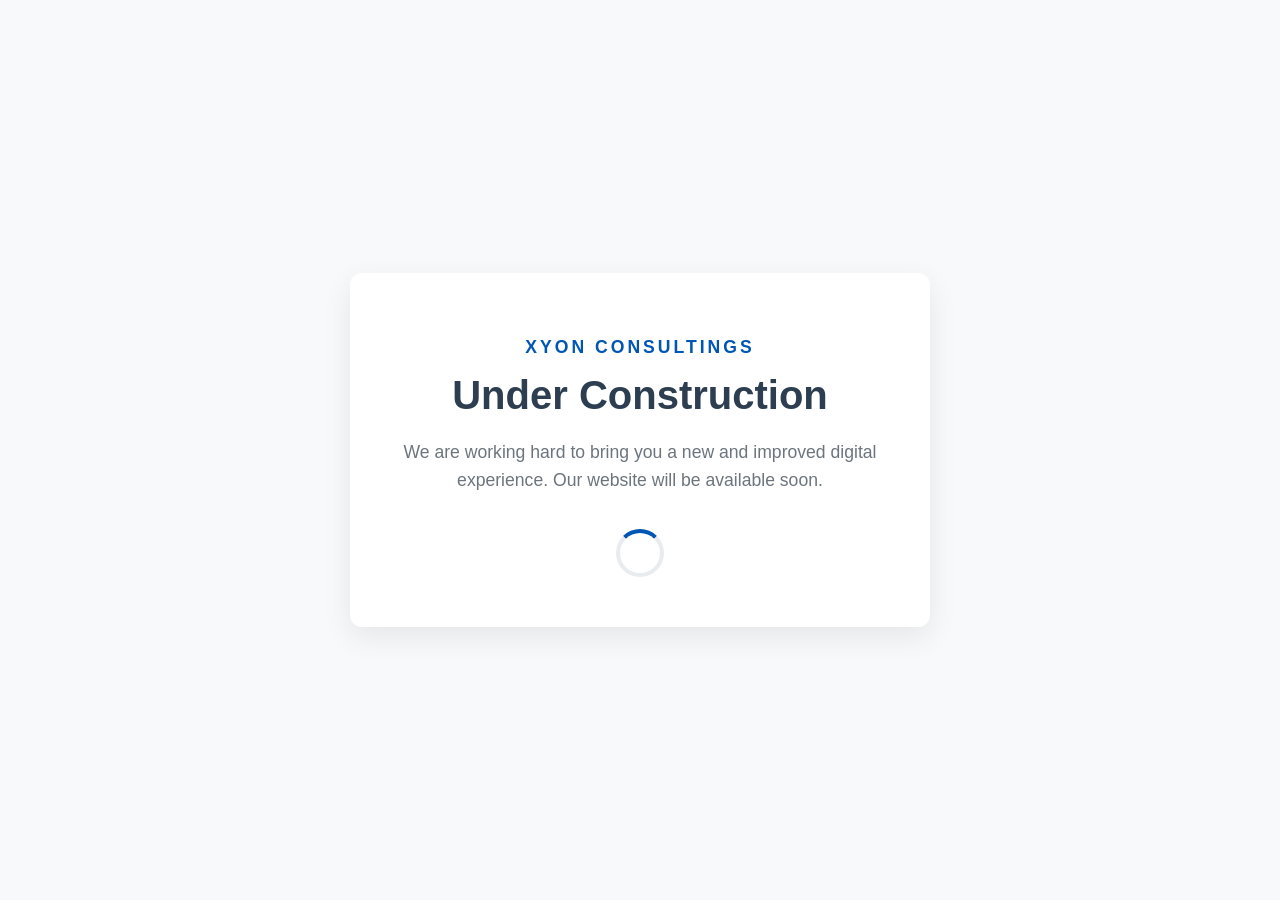
==== index.html @ 1ba9a291 "Rename working.html to index.html" ====
<!DOCTYPE html>
<html lang="en">
<head>
    <meta charset="UTF-8">
    <meta name="viewport" content="width=device-width, initial-scale=1.0">
    <title>Xyon Consultings - Under Construction</title>
    <style>
        body, html { 
            height: 100%; margin: 0; 
            font-family: 'Segoe UI', Tahoma, Geneva, Verdana, sans-serif; 
            background-color: #f8f9fa; color: #333; 
            display: flex; align-items: center; justify-content: center; text-align: center; 
        }
        .container { 
            padding: 50px 40px; background: white; border-radius: 12px; 
            box-shadow: 0 10px 30px rgba(0,0,0,0.08); 
            max-width: 500px; width: 90%; 
        }
        h2 { 
            color: #0056b3; font-size: 1.1em; font-weight: 600; 
            margin-bottom: 15px; text-transform: uppercase; letter-spacing: 3px; 
        }
        h1 { 
            color: #2c3e50; font-size: 2.5em; margin-top: 0; margin-bottom: 20px; 
        }
        p { 
            color: #6c757d; line-height: 1.6; margin-bottom: 35px; font-size: 1.1em;
        }
        .loader { 
            border: 4px solid #e9ecef; border-top: 4px solid #0056b3; 
            border-radius: 50%; width: 40px; height: 40px; 
            animation: spin 1s linear infinite; margin: 0 auto; 
        }
        @keyframes spin { 
            0% { transform: rotate(0deg); } 
            100% { transform: rotate(360deg); } 
        } 
    </style>
</head>
<body>
    <div class="container">
        <h2>Xyon Consultings</h2>
        <h1>Under Construction</h1>
        <p>We are working hard to bring you a new and improved digital experience. Our website will be available soon.</p>
        <div class="loader"></div>
    </div>
</body>
</html>
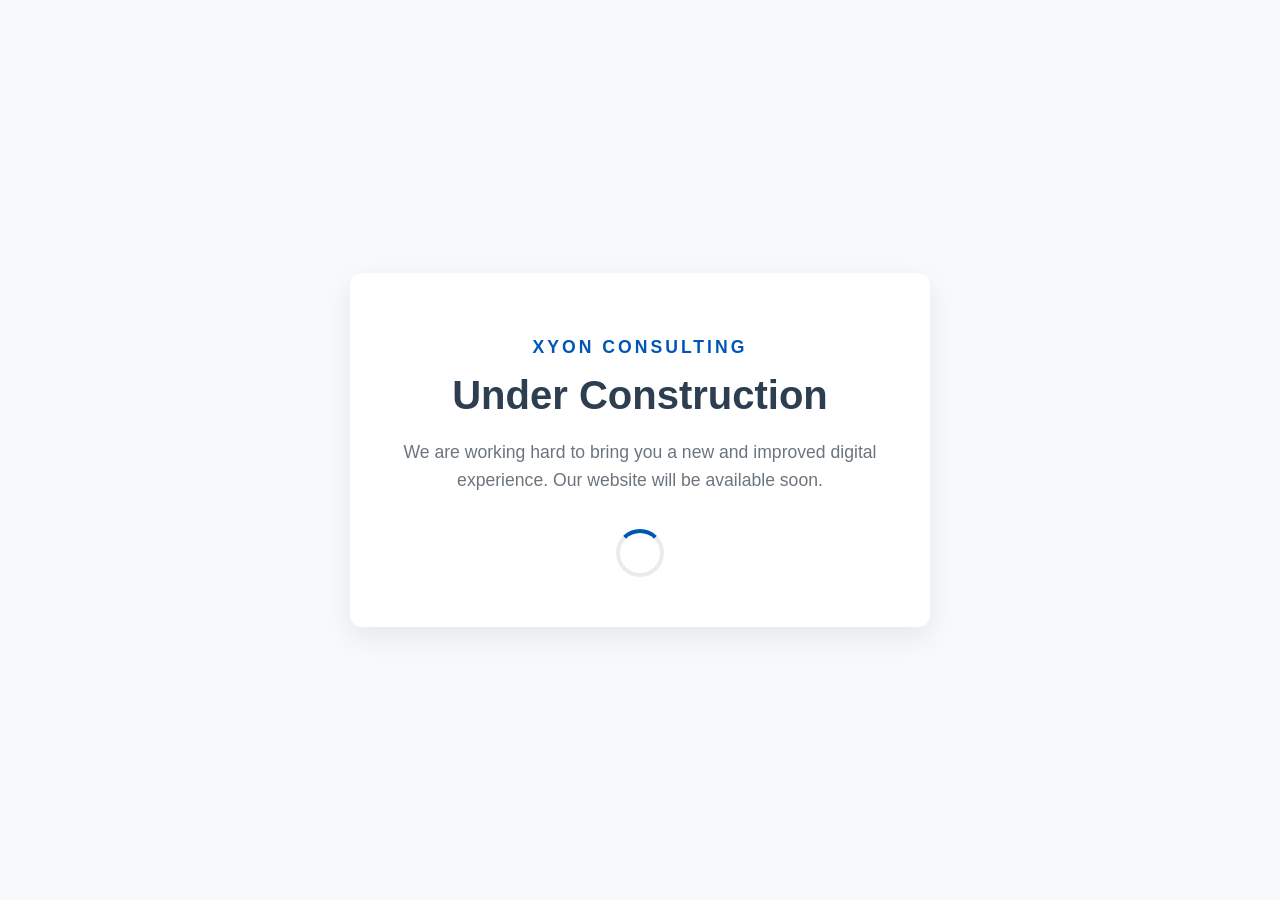
==== commit 198ae9db: "Update index.html" ====
--- a/index.html
+++ b/index.html
@@ -39,7 +39,7 @@
 </head>
 <body>
     <div class="container">
-        <h2>Xyon Consultings</h2>
+        <h2>Xyon Consulting</h2>
         <h1>Under Construction</h1>
         <p>We are working hard to bring you a new and improved digital experience. Our website will be available soon.</p>
         <div class="loader"></div>
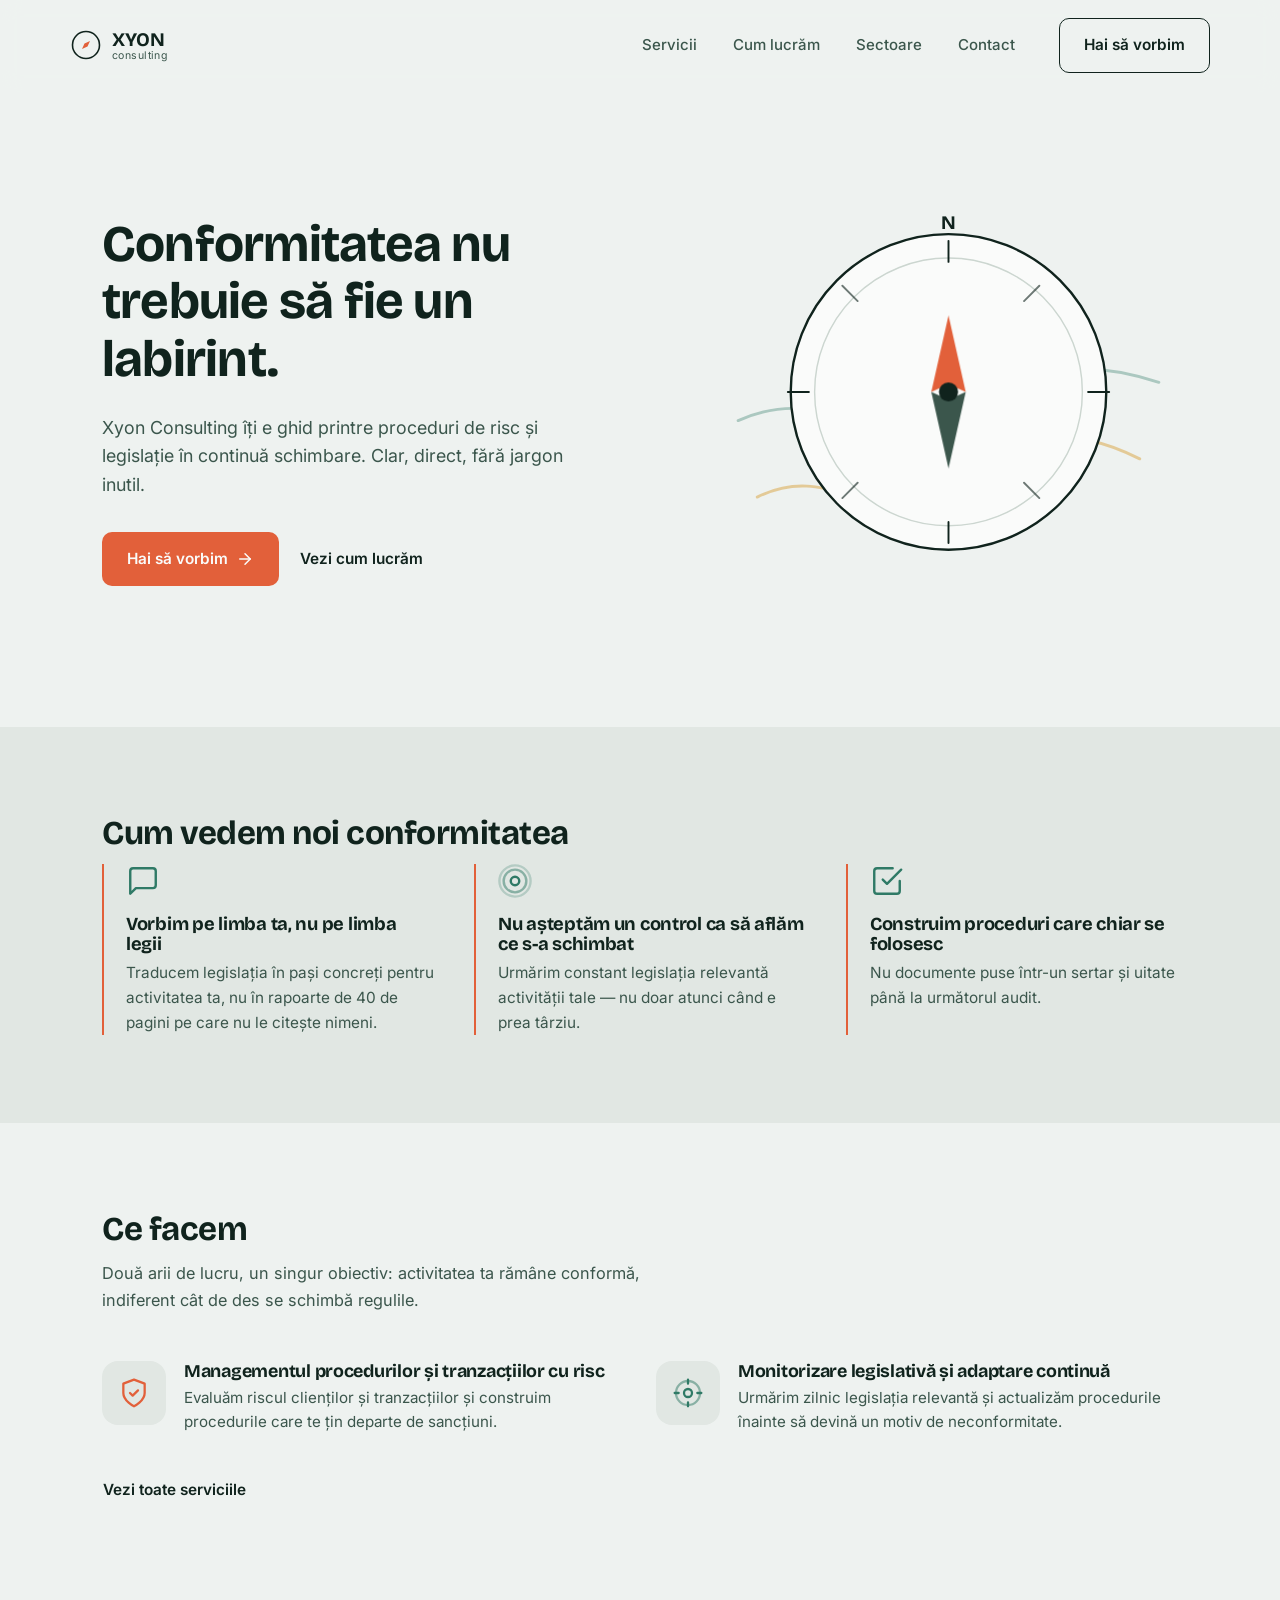
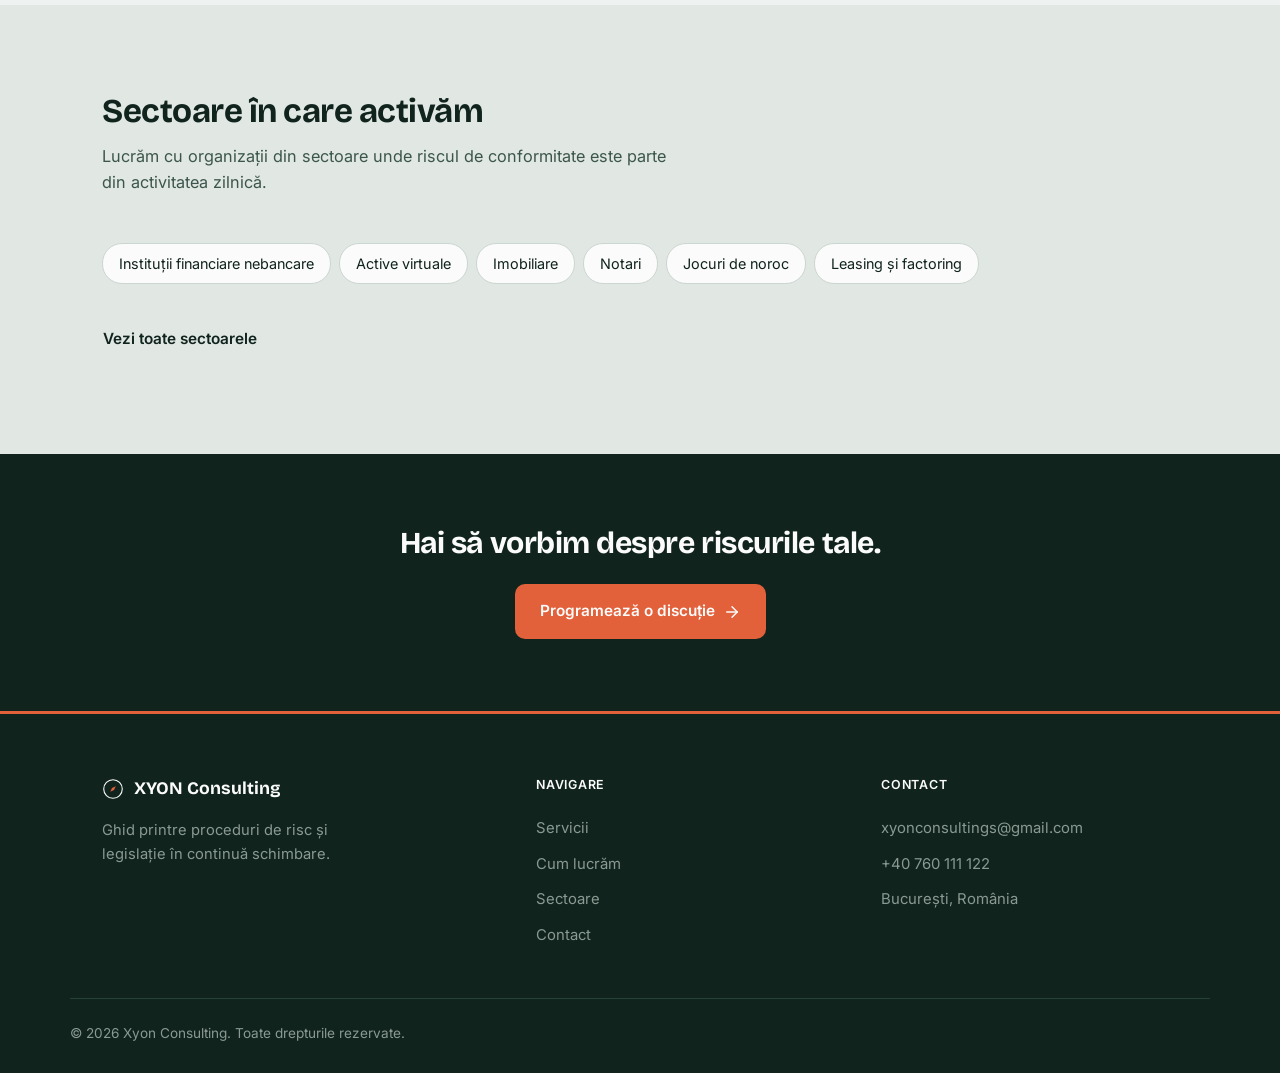
==== commit 02ba2d02: "Add files via upload" ====
--- a/index.html
+++ b/index.html
@@ -1,48 +1,204 @@
-<!DOCTYPE html>
-<html lang="en">
-<head>
-    <meta charset="UTF-8">
-    <meta name="viewport" content="width=device-width, initial-scale=1.0">
-    <title>Xyon Consultings - Under Construction</title>
-    <style>
-        body, html { 
-            height: 100%; margin: 0; 
-            font-family: 'Segoe UI', Tahoma, Geneva, Verdana, sans-serif; 
-            background-color: #f8f9fa; color: #333; 
-            display: flex; align-items: center; justify-content: center; text-align: center; 
-        }
-        .container { 
-            padding: 50px 40px; background: white; border-radius: 12px; 
-            box-shadow: 0 10px 30px rgba(0,0,0,0.08); 
-            max-width: 500px; width: 90%; 
-        }
-        h2 { 
-            color: #0056b3; font-size: 1.1em; font-weight: 600; 
-            margin-bottom: 15px; text-transform: uppercase; letter-spacing: 3px; 
-        }
-        h1 { 
-            color: #2c3e50; font-size: 2.5em; margin-top: 0; margin-bottom: 20px; 
-        }
-        p { 
-            color: #6c757d; line-height: 1.6; margin-bottom: 35px; font-size: 1.1em;
-        }
-        .loader { 
-            border: 4px solid #e9ecef; border-top: 4px solid #0056b3; 
-            border-radius: 50%; width: 40px; height: 40px; 
-            animation: spin 1s linear infinite; margin: 0 auto; 
-        }
-        @keyframes spin { 
-            0% { transform: rotate(0deg); } 
-            100% { transform: rotate(360deg); } 
-        } 
-    </style>
-</head>
-<body>
-    <div class="container">
-        <h2>Xyon Consulting</h2>
-        <h1>Under Construction</h1>
-        <p>We are working hard to bring you a new and improved digital experience. Our website will be available soon.</p>
-        <div class="loader"></div>
-    </div>
-</body>
-</html>
+<!DOCTYPE html>
+<html lang="ro">
+<head>
+<meta charset="UTF-8">
+<meta name="viewport" content="width=device-width, initial-scale=1.0">
+<title>Xyon Consulting — Ghid printre riscuri și reglementări</title>
+<meta name="description" content="Consultanță în managementul procedurilor și tranzacțiilor cu risc și monitorizare legislativă continuă.">
+<link rel="preconnect" href="https://fonts.googleapis.com">
+<link rel="preconnect" href="https://fonts.gstatic.com" crossorigin>
+<link href="https://fonts.googleapis.com/css2?family=Bricolage+Grotesque:wght@400;500;600;700;800&family=Inter:wght@400;500;600;700&display=swap" rel="stylesheet">
+<link rel="stylesheet" href="styles.css">
+</head>
+<body>
+
+<a class="skip-link" href="#main-content">Sari la conținut</a>
+<header class="site-header" id="siteHeader">
+  <div class="wrap header-inner">
+    <a class="wordmark" href="index.html">
+      <svg width="32" height="32" viewBox="0 0 32 32" xmlns="http://www.w3.org/2000/svg" aria-hidden="true">
+        <circle cx="16" cy="16" r="13.5" fill="none" stroke="currentColor" stroke-width="1.6"/>
+        <path class="logo-needle" d="M20 12 L14.5 14.5 L12 20 L17.5 17.5 Z" fill="#E2603A"/>
+      </svg>
+      <span class="wordmark-text">XYON<span>consulting</span></span>
+    </a>
+    <div class="nav-wrap">
+      <nav class="site-nav" aria-label="Navigare principală">
+        <a href="servicii.html">Servicii</a>
+        <a href="cum-lucram.html">Cum lucrăm</a>
+        <a href="sectoare.html">Sectoare</a>
+        <a href="contact.html">Contact</a>
+      </nav>
+      <a class="btn btn-outline nav-cta" href="contact.html">Hai să vorbim</a>
+    </div>
+    <button class="menu-toggle" id="menuToggle" aria-label="Deschide meniul" aria-expanded="false"><span></span></button>
+  </div>
+</header>
+
+<div class="mobile-overlay" id="mobileOverlay">
+  <a href="servicii.html">Servicii</a>
+  <a href="cum-lucram.html">Cum lucrăm</a>
+  <a href="sectoare.html">Sectoare</a>
+  <a href="contact.html">Contact</a>
+  <a class="btn btn-primary" href="contact.html">
+    Hai să vorbim
+    <svg class="btn-icon" width="18" height="18" viewBox="0 0 24 24" fill="none" stroke="currentColor" stroke-width="2" stroke-linecap="round" stroke-linejoin="round" aria-hidden="true"><line x1="5" y1="12" x2="19" y2="12"/><polyline points="12 5 19 12 12 19"/></svg>
+  </a>
+</div>
+<main id="main-content">
+
+  <section class="hero" id="top">
+    <div class="wrap hero-grid">
+      <div class="hero-copy">
+        <h1>Conformitatea nu trebuie să fie un labirint.</h1>
+        <p class="hero-lead">Xyon Consulting îți e ghid printre proceduri de risc și legislație în continuă schimbare. Clar, direct, fără jargon inutil.</p>
+        <div class="hero-actions">
+          <a class="btn btn-primary" href="contact.html">
+            Hai să vorbim
+            <svg class="btn-icon" width="18" height="18" viewBox="0 0 24 24" fill="none" stroke="currentColor" stroke-width="2" stroke-linecap="round" stroke-linejoin="round" aria-hidden="true"><line x1="5" y1="12" x2="19" y2="12"/><polyline points="12 5 19 12 12 19"/></svg>
+          </a>
+          <a class="btn btn-text" href="cum-lucram.html">Vezi cum lucrăm</a>
+        </div>
+      </div>
+
+      <div class="hero-art" aria-hidden="true">
+        <svg viewBox="0 0 480 480" xmlns="http://www.w3.org/2000/svg">
+          <path d="M40,340 C120,300 160,380 240,330 S360,260 440,300" fill="none" stroke="#D9A441" stroke-width="3" stroke-linecap="round" opacity="0.5"/>
+          <path d="M20,260 C110,220 150,290 230,250 S370,190 460,220" fill="none" stroke="#2F7A66" stroke-width="3" stroke-linecap="round" opacity="0.35"/>
+          <circle cx="240" cy="230" r="165" fill="#FAFBFA" stroke="#10231D" stroke-width="2.5"/>
+          <circle cx="240" cy="230" r="140" fill="none" stroke="#CCD6D0" stroke-width="1.5"/>
+          <g stroke="#10231D" stroke-width="2" stroke-linecap="round">
+            <line x1="240" y1="72" x2="240" y2="94"/>
+            <line x1="240" y1="366" x2="240" y2="388"/>
+            <line x1="72" y1="230" x2="94" y2="230"/>
+            <line x1="386" y1="230" x2="408" y2="230"/>
+            <line x1="129" y1="119" x2="145" y2="135" opacity="0.6"/>
+            <line x1="335" y1="119" x2="319" y2="135" opacity="0.6"/>
+            <line x1="129" y1="341" x2="145" y2="325" opacity="0.6"/>
+            <line x1="335" y1="341" x2="319" y2="325" opacity="0.6"/>
+          </g>
+          <text x="240" y="60" text-anchor="middle" font-family="Bricolage Grotesque, sans-serif" font-weight="700" font-size="20" fill="#10231D">N</text>
+          <g id="needle">
+            <path d="M240,150 L222,230 L240,222 L258,230 Z" fill="#E2603A"/>
+            <path d="M240,310 L222,230 L240,238 L258,230 Z" fill="#3B564C"/>
+            <circle cx="240" cy="230" r="10" fill="#10231D"/>
+          </g>
+        </svg>
+      </div>
+    </div>
+  </section>
+
+  <section class="manifesto">
+    <div class="wrap">
+      <h2>Cum vedem noi conformitatea</h2>
+      <div class="manifesto-grid">
+        <div class="manifesto-item">
+          <svg width="34" height="34" viewBox="0 0 24 24" fill="none" stroke="currentColor" stroke-width="1.7" stroke-linecap="round" stroke-linejoin="round" aria-hidden="true"><path d="M21 15a2 2 0 0 1-2 2H7l-4 4V5a2 2 0 0 1 2-2h14a2 2 0 0 1 2 2z"/></svg>
+          <h3>Vorbim pe limba ta, nu pe limba legii</h3>
+          <p>Traducem legislația în pași concreți pentru activitatea ta, nu în rapoarte de 40 de pagini pe care nu le citește nimeni.</p>
+        </div>
+        <div class="manifesto-item">
+          <svg width="34" height="34" viewBox="0 0 24 24" fill="none" stroke="currentColor" stroke-width="1.7" stroke-linecap="round" stroke-linejoin="round" aria-hidden="true"><circle cx="12" cy="12" r="3"/><circle cx="12" cy="12" r="8" opacity="0.5"/><circle cx="12" cy="12" r="11" opacity="0.25"/></svg>
+          <h3>Nu așteptăm un control ca să aflăm ce s-a schimbat</h3>
+          <p>Urmărim constant legislația relevantă activității tale — nu doar atunci când e prea târziu.</p>
+        </div>
+        <div class="manifesto-item">
+          <svg width="34" height="34" viewBox="0 0 24 24" fill="none" stroke="currentColor" stroke-width="1.7" stroke-linecap="round" stroke-linejoin="round" aria-hidden="true"><path d="M9 11l3 3L22 4"/><path d="M21 12v7a2 2 0 0 1-2 2H5a2 2 0 0 1-2-2V5a2 2 0 0 1 2-2h11"/></svg>
+          <h3>Construim proceduri care chiar se folosesc</h3>
+          <p>Nu documente puse într-un sertar și uitate până la următorul audit.</p>
+        </div>
+      </div>
+    </div>
+  </section>
+
+  <section>
+    <div class="wrap">
+      <h2>Ce facem</h2>
+      <p class="section-lead">Două arii de lucru, un singur obiectiv: activitatea ta rămâne conformă, indiferent cât de des se schimbă regulile.</p>
+      <div class="teaser-grid">
+        <div class="teaser-item">
+          <div class="service-icon-tile"><svg width="32" height="32" viewBox="0 0 24 24" fill="none" stroke="#E2603A" stroke-width="1.7" stroke-linecap="round" stroke-linejoin="round" aria-hidden="true"><path d="M12 22s8-4 8-10V5l-8-3-8 3v7c0 6 8 10 8 10z"/><path d="M9 12l2 2 4-4"/></svg></div>
+          <div>
+            <h3>Managementul procedurilor și tranzacțiilor cu risc</h3>
+            <p>Evaluăm riscul clienților și tranzacțiilor și construim procedurile care te țin departe de sancțiuni.</p>
+          </div>
+        </div>
+        <div class="teaser-item">
+          <div class="service-icon-tile"><svg width="32" height="32" viewBox="0 0 24 24" fill="none" stroke="#2F7A66" stroke-width="1.7" stroke-linecap="round" stroke-linejoin="round" aria-hidden="true"><circle cx="12" cy="12" r="3"/><path d="M12 2v3M12 19v3M2 12h3M19 12h3"/><circle cx="12" cy="12" r="9" opacity="0.5"/></svg></div>
+          <div>
+            <h3>Monitorizare legislativă și adaptare continuă</h3>
+            <p>Urmărim zilnic legislația relevantă și actualizăm procedurile înainte să devină un motiv de neconformitate.</p>
+          </div>
+        </div>
+      </div>
+      <a class="btn btn-text" href="servicii.html">Vezi toate serviciile</a>
+    </div>
+  </section>
+
+  <section style="background:var(--paper-deep);">
+    <div class="wrap">
+      <h2>Sectoare în care activăm</h2>
+      <p class="section-lead">Lucrăm cu organizații din sectoare unde riscul de conformitate este parte din activitatea zilnică.</p>
+      <div class="sector-inline">
+        <span>Instituții financiare nebancare</span>
+        <span>Active virtuale</span>
+        <span>Imobiliare</span>
+        <span>Notari</span>
+        <span>Jocuri de noroc</span>
+        <span>Leasing și factoring</span>
+      </div>
+      <a class="btn btn-text" href="sectoare.html">Vezi toate sectoarele</a>
+    </div>
+  </section>
+
+  <section class="mini-cta">
+    <div class="wrap">
+      <h2>Hai să vorbim despre riscurile tale.</h2>
+      <a class="btn btn-primary" href="contact.html">
+        Programează o discuție
+        <svg class="btn-icon" width="18" height="18" viewBox="0 0 24 24" fill="none" stroke="currentColor" stroke-width="2" stroke-linecap="round" stroke-linejoin="round" aria-hidden="true"><line x1="5" y1="12" x2="19" y2="12"/><polyline points="12 5 19 12 12 19"/></svg>
+      </a>
+    </div>
+  </section>
+
+</main>
+<footer class="site-footer">
+  <div class="wrap footer-grid">
+    <div>
+      <a class="footer-brand" href="index.html">
+        <svg width="22" height="22" viewBox="0 0 32 32" xmlns="http://www.w3.org/2000/svg" aria-hidden="true">
+          <circle cx="16" cy="16" r="13.5" fill="none" stroke="currentColor" stroke-width="1.6"/>
+          <path class="logo-needle" d="M20 12 L14.5 14.5 L12 20 L17.5 17.5 Z" fill="#E2603A"/>
+        </svg>
+        XYON Consulting
+      </a>
+      <p class="footer-tagline">Ghid printre proceduri de risc și legislație în continuă schimbare.</p>
+    </div>
+    <div class="footer-col">
+      <h4>Navigare</h4>
+      <a href="servicii.html">Servicii</a>
+      <a href="cum-lucram.html">Cum lucrăm</a>
+      <a href="sectoare.html">Sectoare</a>
+      <a href="contact.html">Contact</a>
+    </div>
+    <div class="footer-col">
+      <h4>Contact</h4>
+      <a href="mailto:xyonconsultings@gmail.com">xyonconsultings@gmail.com</a>
+      <a href="tel:+40760111122">+40 760 111 122
+        
+      </a>
+      <span>București, România</span>
+    </div>
+  </div>
+  <div class="wrap footer-bottom">
+    <span>© 2026 Xyon Consulting. Toate drepturile rezervate.</span>
+  </div>
+</footer>
+
+<button class="to-top" id="toTopBtn" aria-label="Înapoi sus">
+  <svg width="18" height="18" viewBox="0 0 24 24" fill="none" stroke="currentColor" stroke-width="2.2" stroke-linecap="round" stroke-linejoin="round" aria-hidden="true"><line x1="12" y1="19" x2="12" y2="5"/><polyline points="5 12 12 5 19 12"/></svg>
+</button>
+
+<script src="script.js"></script>
+</body>
+</html>
--- a/styles.css
+++ b/styles.css
@@ -0,0 +1,370 @@
+:root{
+    --ink:#10231D;
+    --ink-soft:#3B564C;
+    --paper:#EEF2F0;
+    --paper-deep:#E1E7E3;
+    --paper-white:#FAFBFA;
+    --coral:#E2603A;
+    --coral-dark:#C94F2D;
+    --gold:#D9A441;
+    --teal:#2F7A66;
+    --line:#CCD6D0;
+    --line-dark:#264238;
+    --display:"Bricolage Grotesque","Segoe UI",sans-serif;
+    --body:"Inter",-apple-system,"Segoe UI",sans-serif;
+    --maxw:1140px;
+  }
+
+  *{box-sizing:border-box;}
+  html{scroll-behavior:smooth;}
+  body{
+    margin:0;
+    font-family:var(--body);
+    color:var(--ink);
+    background:var(--paper);
+    line-height:1.6;
+    -webkit-font-smoothing:antialiased;
+  }
+  h1,h2,h3{
+    font-family:var(--display);
+    font-weight:700;
+    line-height:1.12;
+    letter-spacing:-.015em;
+    margin:0 0 .5em;
+    color:var(--ink);
+  }
+  p{margin:0 0 1em;}
+  ul,ol{margin:0;padding:0;}
+  a{color:inherit;}
+  svg{display:block;}
+
+  .wrap{max-width:var(--maxw);margin:0 auto;padding:0 32px;}
+
+  a:focus-visible, button:focus-visible, input:focus-visible, textarea:focus-visible{
+    outline:2px solid var(--coral);
+    outline-offset:3px;
+  }
+  .skip-link{
+    position:absolute;left:-999px;top:0;
+    background:var(--ink);color:var(--paper-white);
+    padding:10px 18px;z-index:100;font-size:.9rem;
+  }
+  .skip-link:focus{left:16px;top:16px;}
+
+  /* ---------- header ---------- */
+  .site-header{
+    position:sticky;top:0;z-index:40;
+    background:rgba(238,242,240,.85);
+    backdrop-filter:blur(10px);
+    border-bottom:1px solid rgba(204,214,208,0);
+    transition:box-shadow .3s ease,border-color .3s ease,background .3s ease;
+  }
+  .site-header.scrolled{
+    background:rgba(238,242,240,.96);
+    border-color:var(--line);
+    box-shadow:0 12px 28px -18px rgba(16,35,29,.35);
+  }
+  .header-inner{
+    display:flex;align-items:center;justify-content:space-between;
+    gap:24px;padding:18px 0;
+  }
+  .wordmark{display:flex;align-items:center;gap:10px;text-decoration:none;color:var(--ink);}
+  .wordmark svg{flex:none;}
+  .logo-needle{transform-box:fill-box;transform-origin:center;transition:transform .4s cubic-bezier(.34,1.56,.64,1);}
+  .wordmark:hover .logo-needle{transform:rotate(25deg);}
+  .footer-brand:hover .logo-needle{transform:rotate(25deg);}
+  .wordmark-text{
+    font-family:var(--display);font-weight:700;font-size:1.2rem;
+    display:flex;flex-direction:column;line-height:1.05;
+  }
+  .wordmark-text span{
+    font-family:var(--body);font-weight:400;font-size:.66rem;
+    color:var(--ink-soft);letter-spacing:.04em;text-transform:lowercase;
+  }
+  .nav-wrap{display:flex;align-items:center;gap:28px;}
+  .site-nav{display:flex;gap:4px;}
+  .site-nav a{
+    position:relative;text-decoration:none;font-size:.94rem;font-weight:500;
+    color:var(--ink-soft);padding:9px 16px;border-radius:9px;
+    transition:background .2s ease,color .2s ease;
+  }
+  .site-nav a:hover{color:var(--ink);background:rgba(16,35,29,.06);}
+  .site-nav a.active{color:var(--ink);font-weight:600;background:var(--paper-deep);}
+  .site-nav a.active::after{
+    content:"";position:absolute;left:16px;right:16px;bottom:5px;height:2px;
+    background:var(--coral);border-radius:2px;
+  }
+
+  .btn{
+    display:inline-flex;align-items:center;gap:8px;
+    font-family:var(--body);font-size:.96rem;font-weight:600;
+    text-decoration:none;border-radius:10px;padding:14px 24px;
+    border:1.5px solid transparent;cursor:pointer;
+    transition:background .18s ease,color .18s ease,border-color .18s ease,transform .18s ease,box-shadow .18s ease;
+  }
+  .btn-icon{transition:transform .25s ease;flex:none;}
+  .btn-primary{background:var(--coral);color:var(--paper-white);}
+  .btn-primary:hover{background:var(--coral-dark);transform:translateY(-2px);box-shadow:0 14px 28px -8px rgba(226,96,58,.45);}
+  .btn-primary:hover .btn-icon{transform:translateX(4px);}
+  .btn-primary:active{transform:translateY(0) scale(.97);}
+  .btn-outline{background:transparent;color:var(--ink);border-color:var(--ink);}
+  .btn-outline:hover{background:var(--ink);color:var(--paper-white);transform:translateY(-2px);}
+  .btn-text{
+    background:none;padding:14px 0;color:var(--ink);border-radius:0;
+    position:relative;font-weight:600;
+  }
+  .btn-text::after{
+    content:"";position:absolute;left:0;bottom:10px;width:100%;height:2px;
+    background:var(--teal);transform:scaleX(0);transform-origin:left;transition:transform .25s ease;
+  }
+  .btn-text:hover::after{transform:scaleX(1);}
+  .nav-cta{white-space:nowrap;}
+
+  .menu-toggle{
+    display:none;background:none;border:1.5px solid var(--ink);border-radius:8px;
+    width:42px;height:38px;padding:0;cursor:pointer;position:relative;flex:none;
+    z-index:60;
+  }
+  .menu-toggle span{
+    position:absolute;left:10px;right:10px;top:18px;height:1.5px;background:var(--ink);
+    transition:transform .3s ease,opacity .2s ease;
+  }
+  .menu-toggle span::before, .menu-toggle span::after{
+    content:"";position:absolute;left:0;right:0;height:1.5px;background:var(--ink);
+    transition:transform .3s ease,top .2s ease;
+  }
+  .menu-toggle span::before{top:-6px;}
+  .menu-toggle span::after{top:6px;}
+  .menu-toggle.open span{background:transparent;}
+  .menu-toggle.open span::before{top:0;transform:rotate(45deg);}
+  .menu-toggle.open span::after{top:0;transform:rotate(-45deg);}
+
+  /* ---------- hero ---------- */
+  .hero{padding:80px 0 96px;}
+  .hero-grid{display:grid;grid-template-columns:1.1fr .9fr;gap:56px;align-items:center;}
+  .hero-copy h1{font-size:clamp(2.2rem,4vw,3.2rem);max-width:15ch;}
+  .hero-lead{font-size:1.12rem;color:var(--ink-soft);max-width:44ch;}
+  .hero-actions{display:flex;align-items:center;gap:20px;margin-top:32px;flex-wrap:wrap;}
+  .hero-art{width:100%;max-width:460px;margin:0 auto;}
+
+  #needle{transform-box:fill-box;transform-origin:center;animation:needleSettle 2s cubic-bezier(.22,1,.36,1) 1 both;}
+  @keyframes needleSettle{
+    0%{transform:rotate(-38deg);}
+    38%{transform:rotate(18deg);}
+    62%{transform:rotate(-9deg);}
+    82%{transform:rotate(4deg);}
+    100%{transform:rotate(0deg);}
+  }
+  @media (prefers-reduced-motion:reduce){
+    #needle{animation:none;transform:rotate(0deg);}
+  }
+
+  /* ---------- generic section ---------- */
+  section{padding:88px 0;}
+  section h2{font-size:clamp(1.7rem,2.6vw,2.2rem);margin-bottom:12px;}
+  .section-lead{color:var(--ink-soft);max-width:58ch;margin-bottom:48px;font-size:1.02rem;}
+
+  /* ---------- manifesto ---------- */
+  .manifesto{background:var(--paper-deep);}
+  .manifesto-grid{display:grid;grid-template-columns:repeat(3,1fr);gap:40px;}
+  .manifesto-item{border-left:2px solid var(--coral);padding-left:22px;}
+  .manifesto-item svg{margin-bottom:16px;color:var(--teal);}
+  .manifesto-item h3{font-size:1.15rem;margin-bottom:.35em;}
+  .manifesto-item p{color:var(--ink-soft);font-size:.96rem;margin:0;}
+
+  /* ---------- services ---------- */
+  .service-row{display:grid;grid-template-columns:220px 1fr;gap:48px;align-items:start;padding:48px 0;}
+  .service-row + .service-row{border-top:1px solid var(--line);}
+  .service-row.reverse{grid-template-columns:1fr 220px;}
+  .service-row.reverse .service-icon{order:2;}
+  .service-row.reverse .service-content{order:1;}
+  .service-icon-tile{
+    width:96px;height:96px;border-radius:22px;
+    display:flex;align-items:center;justify-content:center;
+    background:var(--paper-deep);
+  }
+  .service-icon-tile svg{color:var(--coral);}
+  .service-row.reverse .service-icon-tile svg{color:var(--teal);}
+  .service-content h3{font-size:1.5rem;}
+  .service-content p{max-width:60ch;color:var(--ink-soft);}
+  .service-content ul{list-style:none;margin-top:18px;display:grid;gap:11px;max-width:58ch;}
+  .service-content li{padding-left:26px;position:relative;font-size:.97rem;}
+  .service-content li::before{
+    content:"";position:absolute;left:0;top:.5em;width:14px;height:8px;
+    border-left:2px solid var(--teal);border-bottom:2px solid var(--teal);
+    transform:rotate(-45deg);
+  }
+
+  /* ---------- process / path ---------- */
+  .process-path-wrap{margin:8px 0 40px;overflow:visible;}
+  .route-path{fill:none;stroke:var(--teal);stroke-width:3;stroke-linecap:round;}
+  .waypoint circle{fill:var(--paper-white);stroke:var(--coral);stroke-width:2.5;}
+  .waypoint text{font-family:var(--display);font-weight:700;font-size:20px;fill:var(--ink);}
+  .steps-grid{display:grid;grid-template-columns:repeat(4,1fr);gap:32px;}
+  .step-card svg{color:var(--coral);margin-bottom:14px;}
+  .step-card h3{font-size:1.08rem;margin-bottom:.4em;}
+  .step-card p{font-size:.93rem;color:var(--ink-soft);margin:0;}
+
+  /* ---------- sectors ---------- */
+  .sectors{background:var(--paper-deep);}
+  .sector-grid{display:grid;grid-template-columns:repeat(3,1fr);gap:1px;background:var(--line);border:1px solid var(--line);}
+  .sector-item{
+    background:var(--paper-deep);padding:32px 24px;
+    display:flex;flex-direction:column;gap:14px;
+    transition:background .2s ease;
+  }
+  .sector-item:hover{background:var(--paper-white);}
+  .sector-item svg{color:var(--teal);transition:transform .25s ease;}
+  .sector-item:hover svg{transform:translateY(-3px);}
+  .sector-item span{font-weight:600;font-size:.98rem;}
+
+  /* ---------- CTA ---------- */
+  .cta{background:var(--ink);color:var(--paper);}
+  .cta h2{color:var(--paper-white);}
+  .cta-grid{display:grid;grid-template-columns:1fr 1fr;gap:64px;align-items:start;}
+  .cta-copy p{color:#AEBDB5;max-width:42ch;}
+  .cta-contacts{margin-top:28px;display:grid;gap:10px;font-size:.95rem;}
+  .cta-contacts a{text-decoration:none;color:var(--paper-white);border-bottom:1px solid var(--line-dark);padding-bottom:1px;}
+  .cta-contacts a:hover{border-color:var(--coral);}
+
+  .cta-form{display:grid;gap:18px;}
+  .cta-form label{display:grid;gap:8px;font-size:.85rem;color:#AEBDB5;font-weight:500;}
+  .cta-form input, .cta-form textarea{
+    font-family:var(--body);font-size:1rem;
+    background:#152D25;border:1.5px solid var(--line-dark);border-radius:10px;
+    padding:12px 14px;color:var(--paper-white);resize:none;
+  }
+  .cta-form input::placeholder, .cta-form textarea::placeholder{color:#5C7069;}
+  .cta-form input:focus, .cta-form textarea:focus{border-color:var(--coral);outline:none;}
+  .form-note{font-size:.8rem;color:#7C8D86;margin-top:-6px;}
+
+  /* ---------- footer ---------- */
+  .site-footer{position:relative;background:var(--ink);color:#8A9A93;padding-top:64px;font-size:.93rem;}
+  .site-footer::before{
+    content:"";position:absolute;top:0;left:0;right:0;height:3px;
+    background:var(--coral);
+  }
+  .footer-grid{display:grid;grid-template-columns:1.3fr 1fr 1fr;gap:48px;padding-bottom:44px;}
+  .footer-brand{display:flex;align-items:center;gap:10px;color:var(--paper-white);font-family:var(--display);font-weight:700;font-size:1.1rem;width:fit-content;text-decoration:none;}
+  .footer-tagline{margin:16px 0 0;max-width:32ch;color:#8A9A93;font-size:.92rem;}
+  .footer-col h4{
+    margin:0 0 16px;font-size:.78rem;font-weight:600;color:var(--paper-white);
+    text-transform:uppercase;letter-spacing:.06em;
+  }
+  .footer-col a, .footer-col span{
+    display:block;text-decoration:none;color:#8A9A93;padding:6px 0;
+    width:fit-content;position:relative;
+  }
+  .footer-col a::after{
+    content:"";position:absolute;left:0;bottom:2px;width:0;height:1px;
+    background:var(--coral);transition:width .25s ease;
+  }
+  .footer-col a:hover{color:var(--paper-white);}
+  .footer-col a:hover::after{width:100%;}
+  .footer-bottom{
+    display:flex;flex-wrap:wrap;align-items:center;justify-content:space-between;
+    gap:12px;padding:24px 0 28px;border-top:1px solid var(--line-dark);
+    font-size:.85rem;
+  }
+
+  /* ---------- back-compat (referință veche, nu se mai folosește) ---------- */
+  .footer-inner{display:none;}
+  .footer-nav{display:none;}
+
+  /* ---------- meniu mobil (ecran complet) ---------- */
+  .mobile-overlay{
+    position:fixed;inset:0;z-index:50;
+    background:var(--ink);
+    display:flex;flex-direction:column;align-items:center;justify-content:center;
+    gap:8px;
+    opacity:0;visibility:hidden;pointer-events:none;
+    transition:opacity .35s ease,visibility .35s;
+  }
+  .mobile-overlay.open{opacity:1;visibility:visible;pointer-events:auto;}
+  .mobile-overlay a{
+    text-decoration:none;color:var(--paper-white);
+    font-family:var(--display);font-weight:600;font-size:1.7rem;
+    padding:14px 0;opacity:0;transform:translateY(14px);
+    transition:opacity .4s ease,transform .4s ease,color .2s ease;
+  }
+  .mobile-overlay a:hover, .mobile-overlay a.active{color:var(--coral);}
+  .mobile-overlay.open a{opacity:1;transform:translateY(0);}
+  .mobile-overlay.open a:nth-child(1){transition-delay:.05s;}
+  .mobile-overlay.open a:nth-child(2){transition-delay:.11s;}
+  .mobile-overlay.open a:nth-child(3){transition-delay:.17s;}
+  .mobile-overlay.open a:nth-child(4){transition-delay:.23s;}
+  .mobile-overlay .btn{
+    margin-top:20px;opacity:0;transform:translateY(14px);
+    transition:opacity .4s ease .29s,transform .4s ease .29s;
+  }
+  .mobile-overlay.open .btn{opacity:1;transform:translateY(0);}
+  body.menu-open{overflow:hidden;}
+
+  /* ---------- buton "sus" ---------- */
+  .to-top{
+    position:fixed;right:24px;bottom:24px;z-index:30;
+    width:46px;height:46px;border-radius:50%;
+    display:flex;align-items:center;justify-content:center;
+    background:var(--ink);color:var(--paper-white);border:none;cursor:pointer;
+    opacity:0;transform:translateY(10px);pointer-events:none;
+    transition:opacity .25s ease,transform .25s ease,background .2s ease;
+  }
+  .to-top.visible{opacity:1;transform:translateY(0);pointer-events:auto;}
+  .to-top:hover{background:var(--coral);}
+  .to-top svg{transition:transform .2s ease;}
+  .to-top:hover svg{transform:translateY(-2px);}
+
+  /* ---------- responsive ---------- */
+  @media (max-width:900px){
+    .nav-wrap{display:none;}
+    .menu-toggle{display:block;}
+
+    .hero-grid{grid-template-columns:1fr;}
+    .hero-art{max-width:320px;}
+    .manifesto-grid{grid-template-columns:1fr;gap:32px;}
+    .service-row, .service-row.reverse{grid-template-columns:1fr;}
+    .service-row.reverse .service-icon, .service-row.reverse .service-content{order:initial;}
+    .steps-grid{grid-template-columns:1fr 1fr;}
+    .sector-grid{grid-template-columns:1fr 1fr;}
+    .cta-grid{grid-template-columns:1fr;}
+    .footer-grid{grid-template-columns:1fr;gap:36px;}
+  }
+  @media (max-width:560px){
+    .wrap{padding:0 20px;}
+    section{padding:60px 0;}
+    .hero{padding:52px 0 60px;}
+    .steps-grid{grid-template-columns:1fr;}
+    .sector-grid{grid-template-columns:1fr;}
+    .mobile-overlay a{font-size:1.4rem;}
+    .to-top{right:16px;bottom:16px;}
+  }
+
+/* ---------- pagini interioare ---------- */
+.page-hero{padding:64px 0 56px;border-bottom:1px solid var(--line);}
+.page-hero h1{font-size:clamp(2rem,3.4vw,2.6rem);max-width:22ch;}
+.page-hero p{color:var(--ink-soft);max-width:56ch;font-size:1.05rem;margin:0;}
+
+.mini-cta{background:var(--ink);color:var(--paper-white);padding:72px 0;text-align:center;}
+.mini-cta h2{color:var(--paper-white);margin-bottom:24px;font-size:clamp(1.5rem,2.4vw,1.9rem);}
+.mini-cta .btn{justify-content:center;}
+
+.footer-nav{display:flex;gap:24px;flex-wrap:wrap;}
+.footer-nav a{text-decoration:none;color:#AEBDB5;font-size:.88rem;}
+.footer-nav a:hover{color:var(--paper-white);}
+
+/* ---------- teasere pe homepage ---------- */
+.teaser-grid{display:grid;grid-template-columns:repeat(2,1fr);gap:32px;margin-bottom:28px;}
+.teaser-item{display:flex;gap:18px;align-items:flex-start;}
+.teaser-item .service-icon-tile{width:64px;height:64px;border-radius:16px;flex:none;}
+.teaser-item h3{font-size:1.12rem;margin-bottom:.3em;}
+.teaser-item p{color:var(--ink-soft);font-size:.95rem;margin:0;}
+
+.sector-inline{display:flex;flex-wrap:wrap;gap:10px 8px;margin:20px 0 28px;}
+.sector-inline span{
+  font-size:.9rem;padding:8px 16px;border-radius:20px;
+  background:var(--paper-white);border:1px solid var(--line);
+}
+
+@media (max-width:900px){
+  .teaser-grid{grid-template-columns:1fr;}
+}
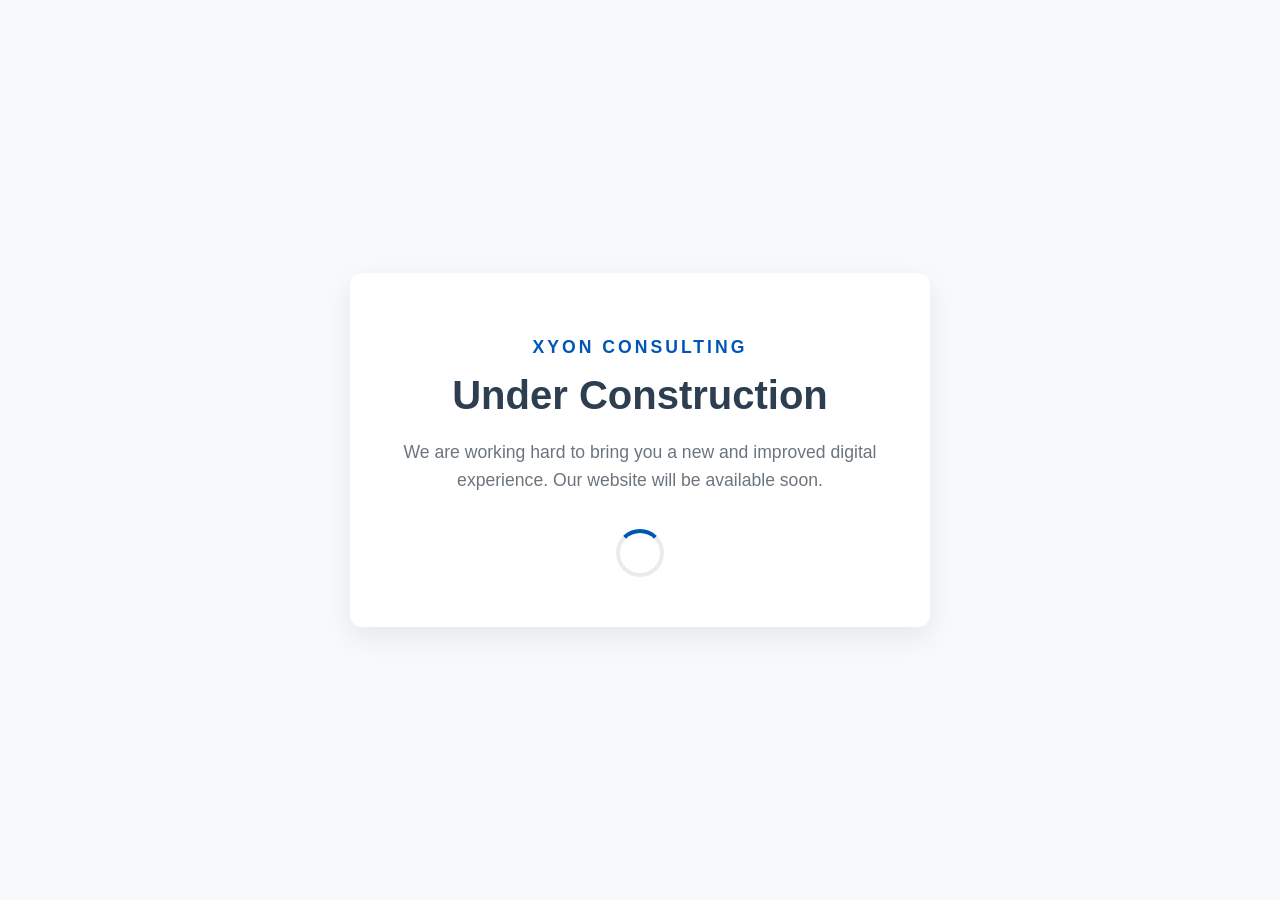
==== commit 19f46459: "Rename working.html to index.html" ====
--- a/index.html
+++ b/index.html
@@ -1,204 +1,48 @@
-<!DOCTYPE html>
-<html lang="ro">
-<head>
-<meta charset="UTF-8">
-<meta name="viewport" content="width=device-width, initial-scale=1.0">
-<title>Xyon Consulting — Ghid printre riscuri și reglementări</title>
-<meta name="description" content="Consultanță în managementul procedurilor și tranzacțiilor cu risc și monitorizare legislativă continuă.">
-<link rel="preconnect" href="https://fonts.googleapis.com">
-<link rel="preconnect" href="https://fonts.gstatic.com" crossorigin>
-<link href="https://fonts.googleapis.com/css2?family=Bricolage+Grotesque:wght@400;500;600;700;800&family=Inter:wght@400;500;600;700&display=swap" rel="stylesheet">
-<link rel="stylesheet" href="styles.css">
-</head>
-<body>
-
-<a class="skip-link" href="#main-content">Sari la conținut</a>
-<header class="site-header" id="siteHeader">
-  <div class="wrap header-inner">
-    <a class="wordmark" href="index.html">
-      <svg width="32" height="32" viewBox="0 0 32 32" xmlns="http://www.w3.org/2000/svg" aria-hidden="true">
-        <circle cx="16" cy="16" r="13.5" fill="none" stroke="currentColor" stroke-width="1.6"/>
-        <path class="logo-needle" d="M20 12 L14.5 14.5 L12 20 L17.5 17.5 Z" fill="#E2603A"/>
-      </svg>
-      <span class="wordmark-text">XYON<span>consulting</span></span>
-    </a>
-    <div class="nav-wrap">
-      <nav class="site-nav" aria-label="Navigare principală">
-        <a href="servicii.html">Servicii</a>
-        <a href="cum-lucram.html">Cum lucrăm</a>
-        <a href="sectoare.html">Sectoare</a>
-        <a href="contact.html">Contact</a>
-      </nav>
-      <a class="btn btn-outline nav-cta" href="contact.html">Hai să vorbim</a>
-    </div>
-    <button class="menu-toggle" id="menuToggle" aria-label="Deschide meniul" aria-expanded="false"><span></span></button>
-  </div>
-</header>
-
-<div class="mobile-overlay" id="mobileOverlay">
-  <a href="servicii.html">Servicii</a>
-  <a href="cum-lucram.html">Cum lucrăm</a>
-  <a href="sectoare.html">Sectoare</a>
-  <a href="contact.html">Contact</a>
-  <a class="btn btn-primary" href="contact.html">
-    Hai să vorbim
-    <svg class="btn-icon" width="18" height="18" viewBox="0 0 24 24" fill="none" stroke="currentColor" stroke-width="2" stroke-linecap="round" stroke-linejoin="round" aria-hidden="true"><line x1="5" y1="12" x2="19" y2="12"/><polyline points="12 5 19 12 12 19"/></svg>
-  </a>
-</div>
-<main id="main-content">
-
-  <section class="hero" id="top">
-    <div class="wrap hero-grid">
-      <div class="hero-copy">
-        <h1>Conformitatea nu trebuie să fie un labirint.</h1>
-        <p class="hero-lead">Xyon Consulting îți e ghid printre proceduri de risc și legislație în continuă schimbare. Clar, direct, fără jargon inutil.</p>
-        <div class="hero-actions">
-          <a class="btn btn-primary" href="contact.html">
-            Hai să vorbim
-            <svg class="btn-icon" width="18" height="18" viewBox="0 0 24 24" fill="none" stroke="currentColor" stroke-width="2" stroke-linecap="round" stroke-linejoin="round" aria-hidden="true"><line x1="5" y1="12" x2="19" y2="12"/><polyline points="12 5 19 12 12 19"/></svg>
-          </a>
-          <a class="btn btn-text" href="cum-lucram.html">Vezi cum lucrăm</a>
-        </div>
-      </div>
-
-      <div class="hero-art" aria-hidden="true">
-        <svg viewBox="0 0 480 480" xmlns="http://www.w3.org/2000/svg">
-          <path d="M40,340 C120,300 160,380 240,330 S360,260 440,300" fill="none" stroke="#D9A441" stroke-width="3" stroke-linecap="round" opacity="0.5"/>
-          <path d="M20,260 C110,220 150,290 230,250 S370,190 460,220" fill="none" stroke="#2F7A66" stroke-width="3" stroke-linecap="round" opacity="0.35"/>
-          <circle cx="240" cy="230" r="165" fill="#FAFBFA" stroke="#10231D" stroke-width="2.5"/>
-          <circle cx="240" cy="230" r="140" fill="none" stroke="#CCD6D0" stroke-width="1.5"/>
-          <g stroke="#10231D" stroke-width="2" stroke-linecap="round">
-            <line x1="240" y1="72" x2="240" y2="94"/>
-            <line x1="240" y1="366" x2="240" y2="388"/>
-            <line x1="72" y1="230" x2="94" y2="230"/>
-            <line x1="386" y1="230" x2="408" y2="230"/>
-            <line x1="129" y1="119" x2="145" y2="135" opacity="0.6"/>
-            <line x1="335" y1="119" x2="319" y2="135" opacity="0.6"/>
-            <line x1="129" y1="341" x2="145" y2="325" opacity="0.6"/>
-            <line x1="335" y1="341" x2="319" y2="325" opacity="0.6"/>
-          </g>
-          <text x="240" y="60" text-anchor="middle" font-family="Bricolage Grotesque, sans-serif" font-weight="700" font-size="20" fill="#10231D">N</text>
-          <g id="needle">
-            <path d="M240,150 L222,230 L240,222 L258,230 Z" fill="#E2603A"/>
-            <path d="M240,310 L222,230 L240,238 L258,230 Z" fill="#3B564C"/>
-            <circle cx="240" cy="230" r="10" fill="#10231D"/>
-          </g>
-        </svg>
-      </div>
-    </div>
-  </section>
-
-  <section class="manifesto">
-    <div class="wrap">
-      <h2>Cum vedem noi conformitatea</h2>
-      <div class="manifesto-grid">
-        <div class="manifesto-item">
-          <svg width="34" height="34" viewBox="0 0 24 24" fill="none" stroke="currentColor" stroke-width="1.7" stroke-linecap="round" stroke-linejoin="round" aria-hidden="true"><path d="M21 15a2 2 0 0 1-2 2H7l-4 4V5a2 2 0 0 1 2-2h14a2 2 0 0 1 2 2z"/></svg>
-          <h3>Vorbim pe limba ta, nu pe limba legii</h3>
-          <p>Traducem legislația în pași concreți pentru activitatea ta, nu în rapoarte de 40 de pagini pe care nu le citește nimeni.</p>
-        </div>
-        <div class="manifesto-item">
-          <svg width="34" height="34" viewBox="0 0 24 24" fill="none" stroke="currentColor" stroke-width="1.7" stroke-linecap="round" stroke-linejoin="round" aria-hidden="true"><circle cx="12" cy="12" r="3"/><circle cx="12" cy="12" r="8" opacity="0.5"/><circle cx="12" cy="12" r="11" opacity="0.25"/></svg>
-          <h3>Nu așteptăm un control ca să aflăm ce s-a schimbat</h3>
-          <p>Urmărim constant legislația relevantă activității tale — nu doar atunci când e prea târziu.</p>
-        </div>
-        <div class="manifesto-item">
-          <svg width="34" height="34" viewBox="0 0 24 24" fill="none" stroke="currentColor" stroke-width="1.7" stroke-linecap="round" stroke-linejoin="round" aria-hidden="true"><path d="M9 11l3 3L22 4"/><path d="M21 12v7a2 2 0 0 1-2 2H5a2 2 0 0 1-2-2V5a2 2 0 0 1 2-2h11"/></svg>
-          <h3>Construim proceduri care chiar se folosesc</h3>
-          <p>Nu documente puse într-un sertar și uitate până la următorul audit.</p>
-        </div>
-      </div>
-    </div>
-  </section>
-
-  <section>
-    <div class="wrap">
-      <h2>Ce facem</h2>
-      <p class="section-lead">Două arii de lucru, un singur obiectiv: activitatea ta rămâne conformă, indiferent cât de des se schimbă regulile.</p>
-      <div class="teaser-grid">
-        <div class="teaser-item">
-          <div class="service-icon-tile"><svg width="32" height="32" viewBox="0 0 24 24" fill="none" stroke="#E2603A" stroke-width="1.7" stroke-linecap="round" stroke-linejoin="round" aria-hidden="true"><path d="M12 22s8-4 8-10V5l-8-3-8 3v7c0 6 8 10 8 10z"/><path d="M9 12l2 2 4-4"/></svg></div>
-          <div>
-            <h3>Managementul procedurilor și tranzacțiilor cu risc</h3>
-            <p>Evaluăm riscul clienților și tranzacțiilor și construim procedurile care te țin departe de sancțiuni.</p>
-          </div>
-        </div>
-        <div class="teaser-item">
-          <div class="service-icon-tile"><svg width="32" height="32" viewBox="0 0 24 24" fill="none" stroke="#2F7A66" stroke-width="1.7" stroke-linecap="round" stroke-linejoin="round" aria-hidden="true"><circle cx="12" cy="12" r="3"/><path d="M12 2v3M12 19v3M2 12h3M19 12h3"/><circle cx="12" cy="12" r="9" opacity="0.5"/></svg></div>
-          <div>
-            <h3>Monitorizare legislativă și adaptare continuă</h3>
-            <p>Urmărim zilnic legislația relevantă și actualizăm procedurile înainte să devină un motiv de neconformitate.</p>
-          </div>
-        </div>
-      </div>
-      <a class="btn btn-text" href="servicii.html">Vezi toate serviciile</a>
-    </div>
-  </section>
-
-  <section style="background:var(--paper-deep);">
-    <div class="wrap">
-      <h2>Sectoare în care activăm</h2>
-      <p class="section-lead">Lucrăm cu organizații din sectoare unde riscul de conformitate este parte din activitatea zilnică.</p>
-      <div class="sector-inline">
-        <span>Instituții financiare nebancare</span>
-        <span>Active virtuale</span>
-        <span>Imobiliare</span>
-        <span>Notari</span>
-        <span>Jocuri de noroc</span>
-        <span>Leasing și factoring</span>
-      </div>
-      <a class="btn btn-text" href="sectoare.html">Vezi toate sectoarele</a>
-    </div>
-  </section>
-
-  <section class="mini-cta">
-    <div class="wrap">
-      <h2>Hai să vorbim despre riscurile tale.</h2>
-      <a class="btn btn-primary" href="contact.html">
-        Programează o discuție
-        <svg class="btn-icon" width="18" height="18" viewBox="0 0 24 24" fill="none" stroke="currentColor" stroke-width="2" stroke-linecap="round" stroke-linejoin="round" aria-hidden="true"><line x1="5" y1="12" x2="19" y2="12"/><polyline points="12 5 19 12 12 19"/></svg>
-      </a>
-    </div>
-  </section>
-
-</main>
-<footer class="site-footer">
-  <div class="wrap footer-grid">
-    <div>
-      <a class="footer-brand" href="index.html">
-        <svg width="22" height="22" viewBox="0 0 32 32" xmlns="http://www.w3.org/2000/svg" aria-hidden="true">
-          <circle cx="16" cy="16" r="13.5" fill="none" stroke="currentColor" stroke-width="1.6"/>
-          <path class="logo-needle" d="M20 12 L14.5 14.5 L12 20 L17.5 17.5 Z" fill="#E2603A"/>
-        </svg>
-        XYON Consulting
-      </a>
-      <p class="footer-tagline">Ghid printre proceduri de risc și legislație în continuă schimbare.</p>
-    </div>
-    <div class="footer-col">
-      <h4>Navigare</h4>
-      <a href="servicii.html">Servicii</a>
-      <a href="cum-lucram.html">Cum lucrăm</a>
-      <a href="sectoare.html">Sectoare</a>
-      <a href="contact.html">Contact</a>
-    </div>
-    <div class="footer-col">
-      <h4>Contact</h4>
-      <a href="mailto:xyonconsultings@gmail.com">xyonconsultings@gmail.com</a>
-      <a href="tel:+40760111122">+40 760 111 122
-        
-      </a>
-      <span>București, România</span>
-    </div>
-  </div>
-  <div class="wrap footer-bottom">
-    <span>© 2026 Xyon Consulting. Toate drepturile rezervate.</span>
-  </div>
-</footer>
-
-<button class="to-top" id="toTopBtn" aria-label="Înapoi sus">
-  <svg width="18" height="18" viewBox="0 0 24 24" fill="none" stroke="currentColor" stroke-width="2.2" stroke-linecap="round" stroke-linejoin="round" aria-hidden="true"><line x1="12" y1="19" x2="12" y2="5"/><polyline points="5 12 12 5 19 12"/></svg>
-</button>
-
-<script src="script.js"></script>
-</body>
-</html>
+<!DOCTYPE html>
+<html lang="en">
+<head>
+    <meta charset="UTF-8">
+    <meta name="viewport" content="width=device-width, initial-scale=1.0">
+    <title>Xyon Consultings - Under Construction</title>
+    <style>
+        body, html { 
+            height: 100%; margin: 0; 
+            font-family: 'Segoe UI', Tahoma, Geneva, Verdana, sans-serif; 
+            background-color: #f8f9fa; color: #333; 
+            display: flex; align-items: center; justify-content: center; text-align: center; 
+        }
+        .container { 
+            padding: 50px 40px; background: white; border-radius: 12px; 
+            box-shadow: 0 10px 30px rgba(0,0,0,0.08); 
+            max-width: 500px; width: 90%; 
+        }
+        h2 { 
+            color: #0056b3; font-size: 1.1em; font-weight: 600; 
+            margin-bottom: 15px; text-transform: uppercase; letter-spacing: 3px; 
+        }
+        h1 { 
+            color: #2c3e50; font-size: 2.5em; margin-top: 0; margin-bottom: 20px; 
+        }
+        p { 
+            color: #6c757d; line-height: 1.6; margin-bottom: 35px; font-size: 1.1em;
+        }
+        .loader { 
+            border: 4px solid #e9ecef; border-top: 4px solid #0056b3; 
+            border-radius: 50%; width: 40px; height: 40px; 
+            animation: spin 1s linear infinite; margin: 0 auto; 
+        }
+        @keyframes spin { 
+            0% { transform: rotate(0deg); } 
+            100% { transform: rotate(360deg); } 
+        } 
+    </style>
+</head>
+<body>
+    <div class="container">
+        <h2>Xyon Consulting</h2>
+        <h1>Under Construction</h1>
+        <p>We are working hard to bring you a new and improved digital experience. Our website will be available soon.</p>
+        <div class="loader"></div>
+    </div>
+</body>
+</html>
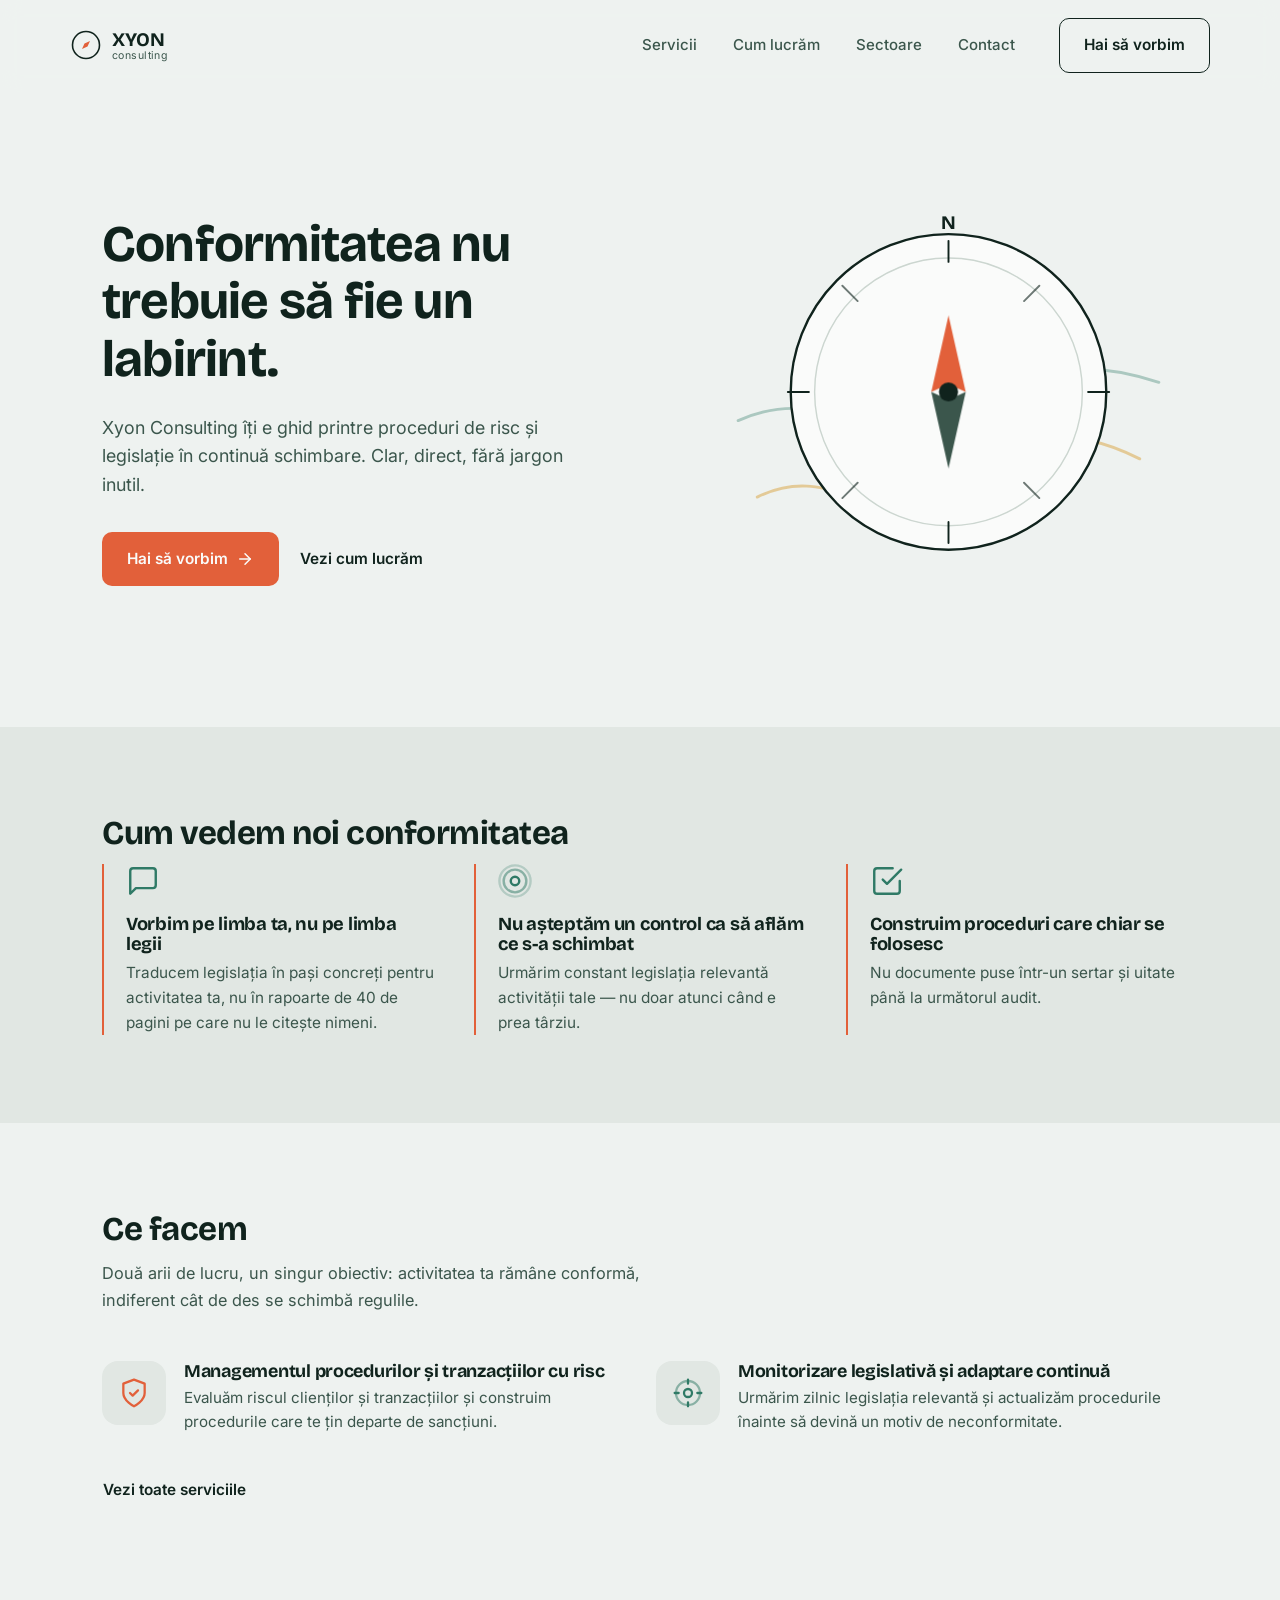
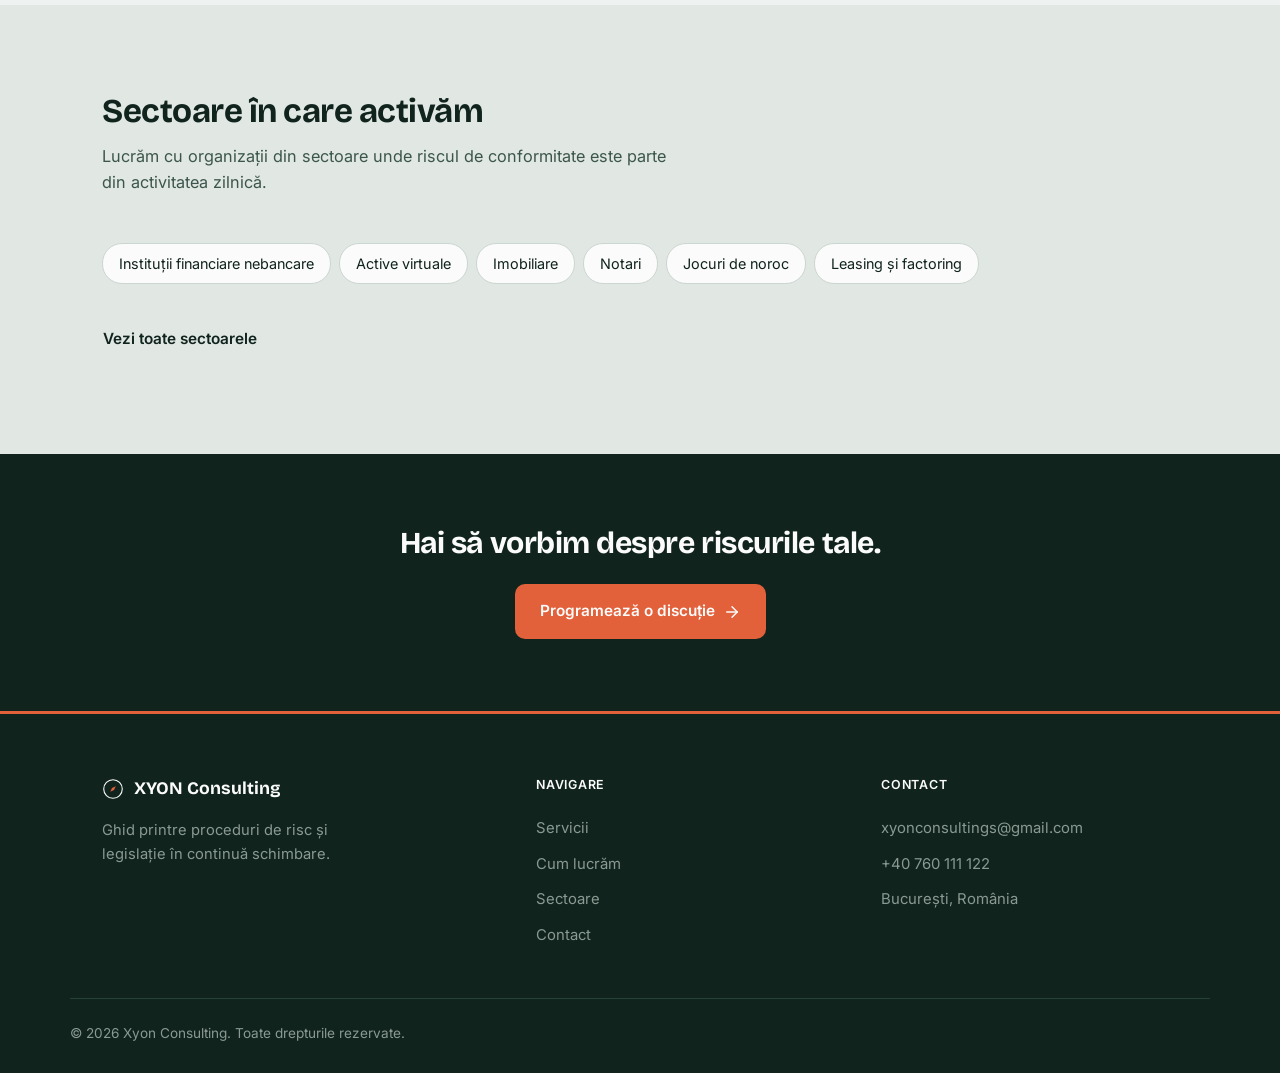
==== commit 569b67da: "Rename index2.html to index.html" ====
--- a/index.html
+++ b/index.html
@@ -1,48 +1,204 @@
-<!DOCTYPE html>
-<html lang="en">
-<head>
-    <meta charset="UTF-8">
-    <meta name="viewport" content="width=device-width, initial-scale=1.0">
-    <title>Xyon Consultings - Under Construction</title>
-    <style>
-        body, html { 
-            height: 100%; margin: 0; 
-            font-family: 'Segoe UI', Tahoma, Geneva, Verdana, sans-serif; 
-            background-color: #f8f9fa; color: #333; 
-            display: flex; align-items: center; justify-content: center; text-align: center; 
-        }
-        .container { 
-            padding: 50px 40px; background: white; border-radius: 12px; 
-            box-shadow: 0 10px 30px rgba(0,0,0,0.08); 
-            max-width: 500px; width: 90%; 
-        }
-        h2 { 
-            color: #0056b3; font-size: 1.1em; font-weight: 600; 
-            margin-bottom: 15px; text-transform: uppercase; letter-spacing: 3px; 
-        }
-        h1 { 
-            color: #2c3e50; font-size: 2.5em; margin-top: 0; margin-bottom: 20px; 
-        }
-        p { 
-            color: #6c757d; line-height: 1.6; margin-bottom: 35px; font-size: 1.1em;
-        }
-        .loader { 
-            border: 4px solid #e9ecef; border-top: 4px solid #0056b3; 
-            border-radius: 50%; width: 40px; height: 40px; 
-            animation: spin 1s linear infinite; margin: 0 auto; 
-        }
-        @keyframes spin { 
-            0% { transform: rotate(0deg); } 
-            100% { transform: rotate(360deg); } 
-        } 
-    </style>
-</head>
-<body>
-    <div class="container">
-        <h2>Xyon Consulting</h2>
-        <h1>Under Construction</h1>
-        <p>We are working hard to bring you a new and improved digital experience. Our website will be available soon.</p>
-        <div class="loader"></div>
-    </div>
-</body>
-</html>
+<!DOCTYPE html>
+<html lang="ro">
+<head>
+<meta charset="UTF-8">
+<meta name="viewport" content="width=device-width, initial-scale=1.0">
+<title>Xyon Consulting — Ghid printre riscuri și reglementări</title>
+<meta name="description" content="Consultanță în managementul procedurilor și tranzacțiilor cu risc și monitorizare legislativă continuă.">
+<link rel="preconnect" href="https://fonts.googleapis.com">
+<link rel="preconnect" href="https://fonts.gstatic.com" crossorigin>
+<link href="https://fonts.googleapis.com/css2?family=Bricolage+Grotesque:wght@400;500;600;700;800&family=Inter:wght@400;500;600;700&display=swap" rel="stylesheet">
+<link rel="stylesheet" href="styles.css">
+</head>
+<body>
+
+<a class="skip-link" href="#main-content">Sari la conținut</a>
+<header class="site-header" id="siteHeader">
+  <div class="wrap header-inner">
+    <a class="wordmark" href="index.html">
+      <svg width="32" height="32" viewBox="0 0 32 32" xmlns="http://www.w3.org/2000/svg" aria-hidden="true">
+        <circle cx="16" cy="16" r="13.5" fill="none" stroke="currentColor" stroke-width="1.6"/>
+        <path class="logo-needle" d="M20 12 L14.5 14.5 L12 20 L17.5 17.5 Z" fill="#E2603A"/>
+      </svg>
+      <span class="wordmark-text">XYON<span>consulting</span></span>
+    </a>
+    <div class="nav-wrap">
+      <nav class="site-nav" aria-label="Navigare principală">
+        <a href="servicii.html">Servicii</a>
+        <a href="cum-lucram.html">Cum lucrăm</a>
+        <a href="sectoare.html">Sectoare</a>
+        <a href="contact.html">Contact</a>
+      </nav>
+      <a class="btn btn-outline nav-cta" href="contact.html">Hai să vorbim</a>
+    </div>
+    <button class="menu-toggle" id="menuToggle" aria-label="Deschide meniul" aria-expanded="false"><span></span></button>
+  </div>
+</header>
+
+<div class="mobile-overlay" id="mobileOverlay">
+  <a href="servicii.html">Servicii</a>
+  <a href="cum-lucram.html">Cum lucrăm</a>
+  <a href="sectoare.html">Sectoare</a>
+  <a href="contact.html">Contact</a>
+  <a class="btn btn-primary" href="contact.html">
+    Hai să vorbim
+    <svg class="btn-icon" width="18" height="18" viewBox="0 0 24 24" fill="none" stroke="currentColor" stroke-width="2" stroke-linecap="round" stroke-linejoin="round" aria-hidden="true"><line x1="5" y1="12" x2="19" y2="12"/><polyline points="12 5 19 12 12 19"/></svg>
+  </a>
+</div>
+<main id="main-content">
+
+  <section class="hero" id="top">
+    <div class="wrap hero-grid">
+      <div class="hero-copy">
+        <h1>Conformitatea nu trebuie să fie un labirint.</h1>
+        <p class="hero-lead">Xyon Consulting îți e ghid printre proceduri de risc și legislație în continuă schimbare. Clar, direct, fără jargon inutil.</p>
+        <div class="hero-actions">
+          <a class="btn btn-primary" href="contact.html">
+            Hai să vorbim
+            <svg class="btn-icon" width="18" height="18" viewBox="0 0 24 24" fill="none" stroke="currentColor" stroke-width="2" stroke-linecap="round" stroke-linejoin="round" aria-hidden="true"><line x1="5" y1="12" x2="19" y2="12"/><polyline points="12 5 19 12 12 19"/></svg>
+          </a>
+          <a class="btn btn-text" href="cum-lucram.html">Vezi cum lucrăm</a>
+        </div>
+      </div>
+
+      <div class="hero-art" aria-hidden="true">
+        <svg viewBox="0 0 480 480" xmlns="http://www.w3.org/2000/svg">
+          <path d="M40,340 C120,300 160,380 240,330 S360,260 440,300" fill="none" stroke="#D9A441" stroke-width="3" stroke-linecap="round" opacity="0.5"/>
+          <path d="M20,260 C110,220 150,290 230,250 S370,190 460,220" fill="none" stroke="#2F7A66" stroke-width="3" stroke-linecap="round" opacity="0.35"/>
+          <circle cx="240" cy="230" r="165" fill="#FAFBFA" stroke="#10231D" stroke-width="2.5"/>
+          <circle cx="240" cy="230" r="140" fill="none" stroke="#CCD6D0" stroke-width="1.5"/>
+          <g stroke="#10231D" stroke-width="2" stroke-linecap="round">
+            <line x1="240" y1="72" x2="240" y2="94"/>
+            <line x1="240" y1="366" x2="240" y2="388"/>
+            <line x1="72" y1="230" x2="94" y2="230"/>
+            <line x1="386" y1="230" x2="408" y2="230"/>
+            <line x1="129" y1="119" x2="145" y2="135" opacity="0.6"/>
+            <line x1="335" y1="119" x2="319" y2="135" opacity="0.6"/>
+            <line x1="129" y1="341" x2="145" y2="325" opacity="0.6"/>
+            <line x1="335" y1="341" x2="319" y2="325" opacity="0.6"/>
+          </g>
+          <text x="240" y="60" text-anchor="middle" font-family="Bricolage Grotesque, sans-serif" font-weight="700" font-size="20" fill="#10231D">N</text>
+          <g id="needle">
+            <path d="M240,150 L222,230 L240,222 L258,230 Z" fill="#E2603A"/>
+            <path d="M240,310 L222,230 L240,238 L258,230 Z" fill="#3B564C"/>
+            <circle cx="240" cy="230" r="10" fill="#10231D"/>
+          </g>
+        </svg>
+      </div>
+    </div>
+  </section>
+
+  <section class="manifesto">
+    <div class="wrap">
+      <h2>Cum vedem noi conformitatea</h2>
+      <div class="manifesto-grid">
+        <div class="manifesto-item">
+          <svg width="34" height="34" viewBox="0 0 24 24" fill="none" stroke="currentColor" stroke-width="1.7" stroke-linecap="round" stroke-linejoin="round" aria-hidden="true"><path d="M21 15a2 2 0 0 1-2 2H7l-4 4V5a2 2 0 0 1 2-2h14a2 2 0 0 1 2 2z"/></svg>
+          <h3>Vorbim pe limba ta, nu pe limba legii</h3>
+          <p>Traducem legislația în pași concreți pentru activitatea ta, nu în rapoarte de 40 de pagini pe care nu le citește nimeni.</p>
+        </div>
+        <div class="manifesto-item">
+          <svg width="34" height="34" viewBox="0 0 24 24" fill="none" stroke="currentColor" stroke-width="1.7" stroke-linecap="round" stroke-linejoin="round" aria-hidden="true"><circle cx="12" cy="12" r="3"/><circle cx="12" cy="12" r="8" opacity="0.5"/><circle cx="12" cy="12" r="11" opacity="0.25"/></svg>
+          <h3>Nu așteptăm un control ca să aflăm ce s-a schimbat</h3>
+          <p>Urmărim constant legislația relevantă activității tale — nu doar atunci când e prea târziu.</p>
+        </div>
+        <div class="manifesto-item">
+          <svg width="34" height="34" viewBox="0 0 24 24" fill="none" stroke="currentColor" stroke-width="1.7" stroke-linecap="round" stroke-linejoin="round" aria-hidden="true"><path d="M9 11l3 3L22 4"/><path d="M21 12v7a2 2 0 0 1-2 2H5a2 2 0 0 1-2-2V5a2 2 0 0 1 2-2h11"/></svg>
+          <h3>Construim proceduri care chiar se folosesc</h3>
+          <p>Nu documente puse într-un sertar și uitate până la următorul audit.</p>
+        </div>
+      </div>
+    </div>
+  </section>
+
+  <section>
+    <div class="wrap">
+      <h2>Ce facem</h2>
+      <p class="section-lead">Două arii de lucru, un singur obiectiv: activitatea ta rămâne conformă, indiferent cât de des se schimbă regulile.</p>
+      <div class="teaser-grid">
+        <div class="teaser-item">
+          <div class="service-icon-tile"><svg width="32" height="32" viewBox="0 0 24 24" fill="none" stroke="#E2603A" stroke-width="1.7" stroke-linecap="round" stroke-linejoin="round" aria-hidden="true"><path d="M12 22s8-4 8-10V5l-8-3-8 3v7c0 6 8 10 8 10z"/><path d="M9 12l2 2 4-4"/></svg></div>
+          <div>
+            <h3>Managementul procedurilor și tranzacțiilor cu risc</h3>
+            <p>Evaluăm riscul clienților și tranzacțiilor și construim procedurile care te țin departe de sancțiuni.</p>
+          </div>
+        </div>
+        <div class="teaser-item">
+          <div class="service-icon-tile"><svg width="32" height="32" viewBox="0 0 24 24" fill="none" stroke="#2F7A66" stroke-width="1.7" stroke-linecap="round" stroke-linejoin="round" aria-hidden="true"><circle cx="12" cy="12" r="3"/><path d="M12 2v3M12 19v3M2 12h3M19 12h3"/><circle cx="12" cy="12" r="9" opacity="0.5"/></svg></div>
+          <div>
+            <h3>Monitorizare legislativă și adaptare continuă</h3>
+            <p>Urmărim zilnic legislația relevantă și actualizăm procedurile înainte să devină un motiv de neconformitate.</p>
+          </div>
+        </div>
+      </div>
+      <a class="btn btn-text" href="servicii.html">Vezi toate serviciile</a>
+    </div>
+  </section>
+
+  <section style="background:var(--paper-deep);">
+    <div class="wrap">
+      <h2>Sectoare în care activăm</h2>
+      <p class="section-lead">Lucrăm cu organizații din sectoare unde riscul de conformitate este parte din activitatea zilnică.</p>
+      <div class="sector-inline">
+        <span>Instituții financiare nebancare</span>
+        <span>Active virtuale</span>
+        <span>Imobiliare</span>
+        <span>Notari</span>
+        <span>Jocuri de noroc</span>
+        <span>Leasing și factoring</span>
+      </div>
+      <a class="btn btn-text" href="sectoare.html">Vezi toate sectoarele</a>
+    </div>
+  </section>
+
+  <section class="mini-cta">
+    <div class="wrap">
+      <h2>Hai să vorbim despre riscurile tale.</h2>
+      <a class="btn btn-primary" href="contact.html">
+        Programează o discuție
+        <svg class="btn-icon" width="18" height="18" viewBox="0 0 24 24" fill="none" stroke="currentColor" stroke-width="2" stroke-linecap="round" stroke-linejoin="round" aria-hidden="true"><line x1="5" y1="12" x2="19" y2="12"/><polyline points="12 5 19 12 12 19"/></svg>
+      </a>
+    </div>
+  </section>
+
+</main>
+<footer class="site-footer">
+  <div class="wrap footer-grid">
+    <div>
+      <a class="footer-brand" href="index.html">
+        <svg width="22" height="22" viewBox="0 0 32 32" xmlns="http://www.w3.org/2000/svg" aria-hidden="true">
+          <circle cx="16" cy="16" r="13.5" fill="none" stroke="currentColor" stroke-width="1.6"/>
+          <path class="logo-needle" d="M20 12 L14.5 14.5 L12 20 L17.5 17.5 Z" fill="#E2603A"/>
+        </svg>
+        XYON Consulting
+      </a>
+      <p class="footer-tagline">Ghid printre proceduri de risc și legislație în continuă schimbare.</p>
+    </div>
+    <div class="footer-col">
+      <h4>Navigare</h4>
+      <a href="servicii.html">Servicii</a>
+      <a href="cum-lucram.html">Cum lucrăm</a>
+      <a href="sectoare.html">Sectoare</a>
+      <a href="contact.html">Contact</a>
+    </div>
+    <div class="footer-col">
+      <h4>Contact</h4>
+      <a href="mailto:xyonconsultings@gmail.com">xyonconsultings@gmail.com</a>
+      <a href="tel:+40760111122">+40 760 111 122
+        
+      </a>
+      <span>București, România</span>
+    </div>
+  </div>
+  <div class="wrap footer-bottom">
+    <span>© 2026 Xyon Consulting. Toate drepturile rezervate.</span>
+  </div>
+</footer>
+
+<button class="to-top" id="toTopBtn" aria-label="Înapoi sus">
+  <svg width="18" height="18" viewBox="0 0 24 24" fill="none" stroke="currentColor" stroke-width="2.2" stroke-linecap="round" stroke-linejoin="round" aria-hidden="true"><line x1="12" y1="19" x2="12" y2="5"/><polyline points="5 12 12 5 19 12"/></svg>
+</button>
+
+<script src="script.js"></script>
+</body>
+</html>
--- a/styles.css
+++ b/styles.css
@@ -0,0 +1,370 @@
+:root{
+    --ink:#10231D;
+    --ink-soft:#3B564C;
+    --paper:#EEF2F0;
+    --paper-deep:#E1E7E3;
+    --paper-white:#FAFBFA;
+    --coral:#E2603A;
+    --coral-dark:#C94F2D;
+    --gold:#D9A441;
+    --teal:#2F7A66;
+    --line:#CCD6D0;
+    --line-dark:#264238;
+    --display:"Bricolage Grotesque","Segoe UI",sans-serif;
+    --body:"Inter",-apple-system,"Segoe UI",sans-serif;
+    --maxw:1140px;
+  }
+
+  *{box-sizing:border-box;}
+  html{scroll-behavior:smooth;}
+  body{
+    margin:0;
+    font-family:var(--body);
+    color:var(--ink);
+    background:var(--paper);
+    line-height:1.6;
+    -webkit-font-smoothing:antialiased;
+  }
+  h1,h2,h3{
+    font-family:var(--display);
+    font-weight:700;
+    line-height:1.12;
+    letter-spacing:-.015em;
+    margin:0 0 .5em;
+    color:var(--ink);
+  }
+  p{margin:0 0 1em;}
+  ul,ol{margin:0;padding:0;}
+  a{color:inherit;}
+  svg{display:block;}
+
+  .wrap{max-width:var(--maxw);margin:0 auto;padding:0 32px;}
+
+  a:focus-visible, button:focus-visible, input:focus-visible, textarea:focus-visible{
+    outline:2px solid var(--coral);
+    outline-offset:3px;
+  }
+  .skip-link{
+    position:absolute;left:-999px;top:0;
+    background:var(--ink);color:var(--paper-white);
+    padding:10px 18px;z-index:100;font-size:.9rem;
+  }
+  .skip-link:focus{left:16px;top:16px;}
+
+  /* ---------- header ---------- */
+  .site-header{
+    position:sticky;top:0;z-index:40;
+    background:rgba(238,242,240,.85);
+    backdrop-filter:blur(10px);
+    border-bottom:1px solid rgba(204,214,208,0);
+    transition:box-shadow .3s ease,border-color .3s ease,background .3s ease;
+  }
+  .site-header.scrolled{
+    background:rgba(238,242,240,.96);
+    border-color:var(--line);
+    box-shadow:0 12px 28px -18px rgba(16,35,29,.35);
+  }
+  .header-inner{
+    display:flex;align-items:center;justify-content:space-between;
+    gap:24px;padding:18px 0;
+  }
+  .wordmark{display:flex;align-items:center;gap:10px;text-decoration:none;color:var(--ink);}
+  .wordmark svg{flex:none;}
+  .logo-needle{transform-box:fill-box;transform-origin:center;transition:transform .4s cubic-bezier(.34,1.56,.64,1);}
+  .wordmark:hover .logo-needle{transform:rotate(25deg);}
+  .footer-brand:hover .logo-needle{transform:rotate(25deg);}
+  .wordmark-text{
+    font-family:var(--display);font-weight:700;font-size:1.2rem;
+    display:flex;flex-direction:column;line-height:1.05;
+  }
+  .wordmark-text span{
+    font-family:var(--body);font-weight:400;font-size:.66rem;
+    color:var(--ink-soft);letter-spacing:.04em;text-transform:lowercase;
+  }
+  .nav-wrap{display:flex;align-items:center;gap:28px;}
+  .site-nav{display:flex;gap:4px;}
+  .site-nav a{
+    position:relative;text-decoration:none;font-size:.94rem;font-weight:500;
+    color:var(--ink-soft);padding:9px 16px;border-radius:9px;
+    transition:background .2s ease,color .2s ease;
+  }
+  .site-nav a:hover{color:var(--ink);background:rgba(16,35,29,.06);}
+  .site-nav a.active{color:var(--ink);font-weight:600;background:var(--paper-deep);}
+  .site-nav a.active::after{
+    content:"";position:absolute;left:16px;right:16px;bottom:5px;height:2px;
+    background:var(--coral);border-radius:2px;
+  }
+
+  .btn{
+    display:inline-flex;align-items:center;gap:8px;
+    font-family:var(--body);font-size:.96rem;font-weight:600;
+    text-decoration:none;border-radius:10px;padding:14px 24px;
+    border:1.5px solid transparent;cursor:pointer;
+    transition:background .18s ease,color .18s ease,border-color .18s ease,transform .18s ease,box-shadow .18s ease;
+  }
+  .btn-icon{transition:transform .25s ease;flex:none;}
+  .btn-primary{background:var(--coral);color:var(--paper-white);}
+  .btn-primary:hover{background:var(--coral-dark);transform:translateY(-2px);box-shadow:0 14px 28px -8px rgba(226,96,58,.45);}
+  .btn-primary:hover .btn-icon{transform:translateX(4px);}
+  .btn-primary:active{transform:translateY(0) scale(.97);}
+  .btn-outline{background:transparent;color:var(--ink);border-color:var(--ink);}
+  .btn-outline:hover{background:var(--ink);color:var(--paper-white);transform:translateY(-2px);}
+  .btn-text{
+    background:none;padding:14px 0;color:var(--ink);border-radius:0;
+    position:relative;font-weight:600;
+  }
+  .btn-text::after{
+    content:"";position:absolute;left:0;bottom:10px;width:100%;height:2px;
+    background:var(--teal);transform:scaleX(0);transform-origin:left;transition:transform .25s ease;
+  }
+  .btn-text:hover::after{transform:scaleX(1);}
+  .nav-cta{white-space:nowrap;}
+
+  .menu-toggle{
+    display:none;background:none;border:1.5px solid var(--ink);border-radius:8px;
+    width:42px;height:38px;padding:0;cursor:pointer;position:relative;flex:none;
+    z-index:60;
+  }
+  .menu-toggle span{
+    position:absolute;left:10px;right:10px;top:18px;height:1.5px;background:var(--ink);
+    transition:transform .3s ease,opacity .2s ease;
+  }
+  .menu-toggle span::before, .menu-toggle span::after{
+    content:"";position:absolute;left:0;right:0;height:1.5px;background:var(--ink);
+    transition:transform .3s ease,top .2s ease;
+  }
+  .menu-toggle span::before{top:-6px;}
+  .menu-toggle span::after{top:6px;}
+  .menu-toggle.open span{background:transparent;}
+  .menu-toggle.open span::before{top:0;transform:rotate(45deg);}
+  .menu-toggle.open span::after{top:0;transform:rotate(-45deg);}
+
+  /* ---------- hero ---------- */
+  .hero{padding:80px 0 96px;}
+  .hero-grid{display:grid;grid-template-columns:1.1fr .9fr;gap:56px;align-items:center;}
+  .hero-copy h1{font-size:clamp(2.2rem,4vw,3.2rem);max-width:15ch;}
+  .hero-lead{font-size:1.12rem;color:var(--ink-soft);max-width:44ch;}
+  .hero-actions{display:flex;align-items:center;gap:20px;margin-top:32px;flex-wrap:wrap;}
+  .hero-art{width:100%;max-width:460px;margin:0 auto;}
+
+  #needle{transform-box:fill-box;transform-origin:center;animation:needleSettle 2s cubic-bezier(.22,1,.36,1) 1 both;}
+  @keyframes needleSettle{
+    0%{transform:rotate(-38deg);}
+    38%{transform:rotate(18deg);}
+    62%{transform:rotate(-9deg);}
+    82%{transform:rotate(4deg);}
+    100%{transform:rotate(0deg);}
+  }
+  @media (prefers-reduced-motion:reduce){
+    #needle{animation:none;transform:rotate(0deg);}
+  }
+
+  /* ---------- generic section ---------- */
+  section{padding:88px 0;}
+  section h2{font-size:clamp(1.7rem,2.6vw,2.2rem);margin-bottom:12px;}
+  .section-lead{color:var(--ink-soft);max-width:58ch;margin-bottom:48px;font-size:1.02rem;}
+
+  /* ---------- manifesto ---------- */
+  .manifesto{background:var(--paper-deep);}
+  .manifesto-grid{display:grid;grid-template-columns:repeat(3,1fr);gap:40px;}
+  .manifesto-item{border-left:2px solid var(--coral);padding-left:22px;}
+  .manifesto-item svg{margin-bottom:16px;color:var(--teal);}
+  .manifesto-item h3{font-size:1.15rem;margin-bottom:.35em;}
+  .manifesto-item p{color:var(--ink-soft);font-size:.96rem;margin:0;}
+
+  /* ---------- services ---------- */
+  .service-row{display:grid;grid-template-columns:220px 1fr;gap:48px;align-items:start;padding:48px 0;}
+  .service-row + .service-row{border-top:1px solid var(--line);}
+  .service-row.reverse{grid-template-columns:1fr 220px;}
+  .service-row.reverse .service-icon{order:2;}
+  .service-row.reverse .service-content{order:1;}
+  .service-icon-tile{
+    width:96px;height:96px;border-radius:22px;
+    display:flex;align-items:center;justify-content:center;
+    background:var(--paper-deep);
+  }
+  .service-icon-tile svg{color:var(--coral);}
+  .service-row.reverse .service-icon-tile svg{color:var(--teal);}
+  .service-content h3{font-size:1.5rem;}
+  .service-content p{max-width:60ch;color:var(--ink-soft);}
+  .service-content ul{list-style:none;margin-top:18px;display:grid;gap:11px;max-width:58ch;}
+  .service-content li{padding-left:26px;position:relative;font-size:.97rem;}
+  .service-content li::before{
+    content:"";position:absolute;left:0;top:.5em;width:14px;height:8px;
+    border-left:2px solid var(--teal);border-bottom:2px solid var(--teal);
+    transform:rotate(-45deg);
+  }
+
+  /* ---------- process / path ---------- */
+  .process-path-wrap{margin:8px 0 40px;overflow:visible;}
+  .route-path{fill:none;stroke:var(--teal);stroke-width:3;stroke-linecap:round;}
+  .waypoint circle{fill:var(--paper-white);stroke:var(--coral);stroke-width:2.5;}
+  .waypoint text{font-family:var(--display);font-weight:700;font-size:20px;fill:var(--ink);}
+  .steps-grid{display:grid;grid-template-columns:repeat(4,1fr);gap:32px;}
+  .step-card svg{color:var(--coral);margin-bottom:14px;}
+  .step-card h3{font-size:1.08rem;margin-bottom:.4em;}
+  .step-card p{font-size:.93rem;color:var(--ink-soft);margin:0;}
+
+  /* ---------- sectors ---------- */
+  .sectors{background:var(--paper-deep);}
+  .sector-grid{display:grid;grid-template-columns:repeat(3,1fr);gap:1px;background:var(--line);border:1px solid var(--line);}
+  .sector-item{
+    background:var(--paper-deep);padding:32px 24px;
+    display:flex;flex-direction:column;gap:14px;
+    transition:background .2s ease;
+  }
+  .sector-item:hover{background:var(--paper-white);}
+  .sector-item svg{color:var(--teal);transition:transform .25s ease;}
+  .sector-item:hover svg{transform:translateY(-3px);}
+  .sector-item span{font-weight:600;font-size:.98rem;}
+
+  /* ---------- CTA ---------- */
+  .cta{background:var(--ink);color:var(--paper);}
+  .cta h2{color:var(--paper-white);}
+  .cta-grid{display:grid;grid-template-columns:1fr 1fr;gap:64px;align-items:start;}
+  .cta-copy p{color:#AEBDB5;max-width:42ch;}
+  .cta-contacts{margin-top:28px;display:grid;gap:10px;font-size:.95rem;}
+  .cta-contacts a{text-decoration:none;color:var(--paper-white);border-bottom:1px solid var(--line-dark);padding-bottom:1px;}
+  .cta-contacts a:hover{border-color:var(--coral);}
+
+  .cta-form{display:grid;gap:18px;}
+  .cta-form label{display:grid;gap:8px;font-size:.85rem;color:#AEBDB5;font-weight:500;}
+  .cta-form input, .cta-form textarea{
+    font-family:var(--body);font-size:1rem;
+    background:#152D25;border:1.5px solid var(--line-dark);border-radius:10px;
+    padding:12px 14px;color:var(--paper-white);resize:none;
+  }
+  .cta-form input::placeholder, .cta-form textarea::placeholder{color:#5C7069;}
+  .cta-form input:focus, .cta-form textarea:focus{border-color:var(--coral);outline:none;}
+  .form-note{font-size:.8rem;color:#7C8D86;margin-top:-6px;}
+
+  /* ---------- footer ---------- */
+  .site-footer{position:relative;background:var(--ink);color:#8A9A93;padding-top:64px;font-size:.93rem;}
+  .site-footer::before{
+    content:"";position:absolute;top:0;left:0;right:0;height:3px;
+    background:var(--coral);
+  }
+  .footer-grid{display:grid;grid-template-columns:1.3fr 1fr 1fr;gap:48px;padding-bottom:44px;}
+  .footer-brand{display:flex;align-items:center;gap:10px;color:var(--paper-white);font-family:var(--display);font-weight:700;font-size:1.1rem;width:fit-content;text-decoration:none;}
+  .footer-tagline{margin:16px 0 0;max-width:32ch;color:#8A9A93;font-size:.92rem;}
+  .footer-col h4{
+    margin:0 0 16px;font-size:.78rem;font-weight:600;color:var(--paper-white);
+    text-transform:uppercase;letter-spacing:.06em;
+  }
+  .footer-col a, .footer-col span{
+    display:block;text-decoration:none;color:#8A9A93;padding:6px 0;
+    width:fit-content;position:relative;
+  }
+  .footer-col a::after{
+    content:"";position:absolute;left:0;bottom:2px;width:0;height:1px;
+    background:var(--coral);transition:width .25s ease;
+  }
+  .footer-col a:hover{color:var(--paper-white);}
+  .footer-col a:hover::after{width:100%;}
+  .footer-bottom{
+    display:flex;flex-wrap:wrap;align-items:center;justify-content:space-between;
+    gap:12px;padding:24px 0 28px;border-top:1px solid var(--line-dark);
+    font-size:.85rem;
+  }
+
+  /* ---------- back-compat (referință veche, nu se mai folosește) ---------- */
+  .footer-inner{display:none;}
+  .footer-nav{display:none;}
+
+  /* ---------- meniu mobil (ecran complet) ---------- */
+  .mobile-overlay{
+    position:fixed;inset:0;z-index:50;
+    background:var(--ink);
+    display:flex;flex-direction:column;align-items:center;justify-content:center;
+    gap:8px;
+    opacity:0;visibility:hidden;pointer-events:none;
+    transition:opacity .35s ease,visibility .35s;
+  }
+  .mobile-overlay.open{opacity:1;visibility:visible;pointer-events:auto;}
+  .mobile-overlay a{
+    text-decoration:none;color:var(--paper-white);
+    font-family:var(--display);font-weight:600;font-size:1.7rem;
+    padding:14px 0;opacity:0;transform:translateY(14px);
+    transition:opacity .4s ease,transform .4s ease,color .2s ease;
+  }
+  .mobile-overlay a:hover, .mobile-overlay a.active{color:var(--coral);}
+  .mobile-overlay.open a{opacity:1;transform:translateY(0);}
+  .mobile-overlay.open a:nth-child(1){transition-delay:.05s;}
+  .mobile-overlay.open a:nth-child(2){transition-delay:.11s;}
+  .mobile-overlay.open a:nth-child(3){transition-delay:.17s;}
+  .mobile-overlay.open a:nth-child(4){transition-delay:.23s;}
+  .mobile-overlay .btn{
+    margin-top:20px;opacity:0;transform:translateY(14px);
+    transition:opacity .4s ease .29s,transform .4s ease .29s;
+  }
+  .mobile-overlay.open .btn{opacity:1;transform:translateY(0);}
+  body.menu-open{overflow:hidden;}
+
+  /* ---------- buton "sus" ---------- */
+  .to-top{
+    position:fixed;right:24px;bottom:24px;z-index:30;
+    width:46px;height:46px;border-radius:50%;
+    display:flex;align-items:center;justify-content:center;
+    background:var(--ink);color:var(--paper-white);border:none;cursor:pointer;
+    opacity:0;transform:translateY(10px);pointer-events:none;
+    transition:opacity .25s ease,transform .25s ease,background .2s ease;
+  }
+  .to-top.visible{opacity:1;transform:translateY(0);pointer-events:auto;}
+  .to-top:hover{background:var(--coral);}
+  .to-top svg{transition:transform .2s ease;}
+  .to-top:hover svg{transform:translateY(-2px);}
+
+  /* ---------- responsive ---------- */
+  @media (max-width:900px){
+    .nav-wrap{display:none;}
+    .menu-toggle{display:block;}
+
+    .hero-grid{grid-template-columns:1fr;}
+    .hero-art{max-width:320px;}
+    .manifesto-grid{grid-template-columns:1fr;gap:32px;}
+    .service-row, .service-row.reverse{grid-template-columns:1fr;}
+    .service-row.reverse .service-icon, .service-row.reverse .service-content{order:initial;}
+    .steps-grid{grid-template-columns:1fr 1fr;}
+    .sector-grid{grid-template-columns:1fr 1fr;}
+    .cta-grid{grid-template-columns:1fr;}
+    .footer-grid{grid-template-columns:1fr;gap:36px;}
+  }
+  @media (max-width:560px){
+    .wrap{padding:0 20px;}
+    section{padding:60px 0;}
+    .hero{padding:52px 0 60px;}
+    .steps-grid{grid-template-columns:1fr;}
+    .sector-grid{grid-template-columns:1fr;}
+    .mobile-overlay a{font-size:1.4rem;}
+    .to-top{right:16px;bottom:16px;}
+  }
+
+/* ---------- pagini interioare ---------- */
+.page-hero{padding:64px 0 56px;border-bottom:1px solid var(--line);}
+.page-hero h1{font-size:clamp(2rem,3.4vw,2.6rem);max-width:22ch;}
+.page-hero p{color:var(--ink-soft);max-width:56ch;font-size:1.05rem;margin:0;}
+
+.mini-cta{background:var(--ink);color:var(--paper-white);padding:72px 0;text-align:center;}
+.mini-cta h2{color:var(--paper-white);margin-bottom:24px;font-size:clamp(1.5rem,2.4vw,1.9rem);}
+.mini-cta .btn{justify-content:center;}
+
+.footer-nav{display:flex;gap:24px;flex-wrap:wrap;}
+.footer-nav a{text-decoration:none;color:#AEBDB5;font-size:.88rem;}
+.footer-nav a:hover{color:var(--paper-white);}
+
+/* ---------- teasere pe homepage ---------- */
+.teaser-grid{display:grid;grid-template-columns:repeat(2,1fr);gap:32px;margin-bottom:28px;}
+.teaser-item{display:flex;gap:18px;align-items:flex-start;}
+.teaser-item .service-icon-tile{width:64px;height:64px;border-radius:16px;flex:none;}
+.teaser-item h3{font-size:1.12rem;margin-bottom:.3em;}
+.teaser-item p{color:var(--ink-soft);font-size:.95rem;margin:0;}
+
+.sector-inline{display:flex;flex-wrap:wrap;gap:10px 8px;margin:20px 0 28px;}
+.sector-inline span{
+  font-size:.9rem;padding:8px 16px;border-radius:20px;
+  background:var(--paper-white);border:1px solid var(--line);
+}
+
+@media (max-width:900px){
+  .teaser-grid{grid-template-columns:1fr;}
+}
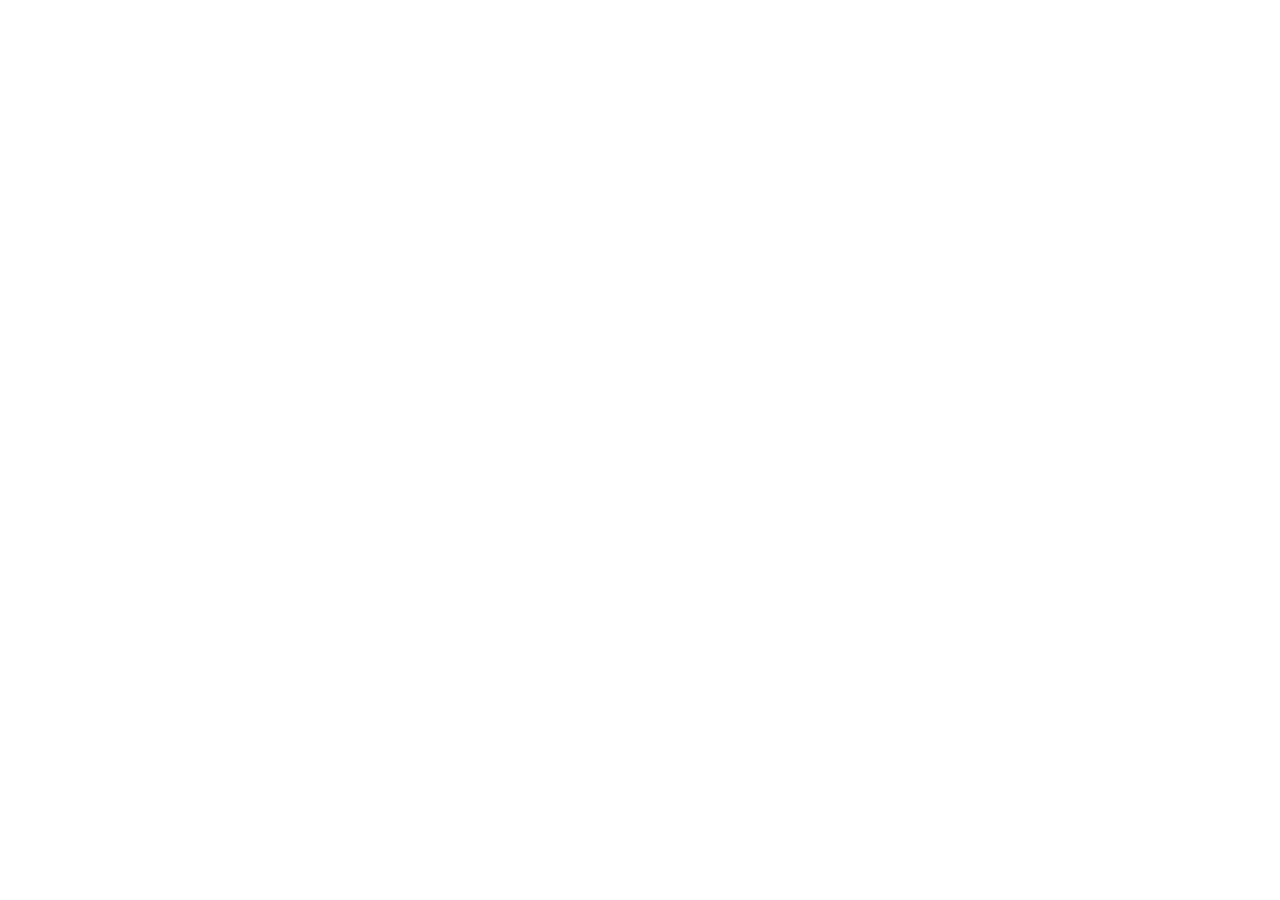
==== commit c6b98cb0: "Update index.html" ====
--- a/index.html
+++ b/index.html
@@ -1,204 +1,18 @@
 <!DOCTYPE html>
 <html lang="ro">
 <head>
-<meta charset="UTF-8">
-<meta name="viewport" content="width=device-width, initial-scale=1.0">
-<title>Xyon Consulting — Ghid printre riscuri și reglementări</title>
-<meta name="description" content="Consultanță în managementul procedurilor și tranzacțiilor cu risc și monitorizare legislativă continuă.">
-<link rel="preconnect" href="https://fonts.googleapis.com">
-<link rel="preconnect" href="https://fonts.gstatic.com" crossorigin>
-<link href="https://fonts.googleapis.com/css2?family=Bricolage+Grotesque:wght@400;500;600;700;800&family=Inter:wght@400;500;600;700&display=swap" rel="stylesheet">
-<link rel="stylesheet" href="styles.css">
+    <meta charset="UTF-8">
+    <meta http-equiv="refresh" content="0; url=https://xyon-consulting.ro/">
+    <link rel="canonical" href="https://xyon-consulting.ro/">
+    <title>Redirecționare către Xyon Consulting...</title>
+    <script>
+        // Păstrează calea paginii (ex: xyonconsultings.com/despre devine xyon-consulting.ro/despre)
+        window.location.replace("https://xyon-consulting.ro" + window.location.pathname);
+    </script>
 </head>
 <body>
-
-<a class="skip-link" href="#main-content">Sari la conținut</a>
-<header class="site-header" id="siteHeader">
-  <div class="wrap header-inner">
-    <a class="wordmark" href="index.html">
-      <svg width="32" height="32" viewBox="0 0 32 32" xmlns="http://www.w3.org/2000/svg" aria-hidden="true">
-        <circle cx="16" cy="16" r="13.5" fill="none" stroke="currentColor" stroke-width="1.6"/>
-        <path class="logo-needle" d="M20 12 L14.5 14.5 L12 20 L17.5 17.5 Z" fill="#E2603A"/>
-      </svg>
-      <span class="wordmark-text">XYON<span>consulting</span></span>
-    </a>
-    <div class="nav-wrap">
-      <nav class="site-nav" aria-label="Navigare principală">
-        <a href="servicii.html">Servicii</a>
-        <a href="cum-lucram.html">Cum lucrăm</a>
-        <a href="sectoare.html">Sectoare</a>
-        <a href="contact.html">Contact</a>
-      </nav>
-      <a class="btn btn-outline nav-cta" href="contact.html">Hai să vorbim</a>
-    </div>
-    <button class="menu-toggle" id="menuToggle" aria-label="Deschide meniul" aria-expanded="false"><span></span></button>
-  </div>
-</header>
-
-<div class="mobile-overlay" id="mobileOverlay">
-  <a href="servicii.html">Servicii</a>
-  <a href="cum-lucram.html">Cum lucrăm</a>
-  <a href="sectoare.html">Sectoare</a>
-  <a href="contact.html">Contact</a>
-  <a class="btn btn-primary" href="contact.html">
-    Hai să vorbim
-    <svg class="btn-icon" width="18" height="18" viewBox="0 0 24 24" fill="none" stroke="currentColor" stroke-width="2" stroke-linecap="round" stroke-linejoin="round" aria-hidden="true"><line x1="5" y1="12" x2="19" y2="12"/><polyline points="12 5 19 12 12 19"/></svg>
-  </a>
-</div>
-<main id="main-content">
-
-  <section class="hero" id="top">
-    <div class="wrap hero-grid">
-      <div class="hero-copy">
-        <h1>Conformitatea nu trebuie să fie un labirint.</h1>
-        <p class="hero-lead">Xyon Consulting îți e ghid printre proceduri de risc și legislație în continuă schimbare. Clar, direct, fără jargon inutil.</p>
-        <div class="hero-actions">
-          <a class="btn btn-primary" href="contact.html">
-            Hai să vorbim
-            <svg class="btn-icon" width="18" height="18" viewBox="0 0 24 24" fill="none" stroke="currentColor" stroke-width="2" stroke-linecap="round" stroke-linejoin="round" aria-hidden="true"><line x1="5" y1="12" x2="19" y2="12"/><polyline points="12 5 19 12 12 19"/></svg>
-          </a>
-          <a class="btn btn-text" href="cum-lucram.html">Vezi cum lucrăm</a>
-        </div>
-      </div>
-
-      <div class="hero-art" aria-hidden="true">
-        <svg viewBox="0 0 480 480" xmlns="http://www.w3.org/2000/svg">
-          <path d="M40,340 C120,300 160,380 240,330 S360,260 440,300" fill="none" stroke="#D9A441" stroke-width="3" stroke-linecap="round" opacity="0.5"/>
-          <path d="M20,260 C110,220 150,290 230,250 S370,190 460,220" fill="none" stroke="#2F7A66" stroke-width="3" stroke-linecap="round" opacity="0.35"/>
-          <circle cx="240" cy="230" r="165" fill="#FAFBFA" stroke="#10231D" stroke-width="2.5"/>
-          <circle cx="240" cy="230" r="140" fill="none" stroke="#CCD6D0" stroke-width="1.5"/>
-          <g stroke="#10231D" stroke-width="2" stroke-linecap="round">
-            <line x1="240" y1="72" x2="240" y2="94"/>
-            <line x1="240" y1="366" x2="240" y2="388"/>
-            <line x1="72" y1="230" x2="94" y2="230"/>
-            <line x1="386" y1="230" x2="408" y2="230"/>
-            <line x1="129" y1="119" x2="145" y2="135" opacity="0.6"/>
-            <line x1="335" y1="119" x2="319" y2="135" opacity="0.6"/>
-            <line x1="129" y1="341" x2="145" y2="325" opacity="0.6"/>
-            <line x1="335" y1="341" x2="319" y2="325" opacity="0.6"/>
-          </g>
-          <text x="240" y="60" text-anchor="middle" font-family="Bricolage Grotesque, sans-serif" font-weight="700" font-size="20" fill="#10231D">N</text>
-          <g id="needle">
-            <path d="M240,150 L222,230 L240,222 L258,230 Z" fill="#E2603A"/>
-            <path d="M240,310 L222,230 L240,238 L258,230 Z" fill="#3B564C"/>
-            <circle cx="240" cy="230" r="10" fill="#10231D"/>
-          </g>
-        </svg>
-      </div>
-    </div>
-  </section>
-
-  <section class="manifesto">
-    <div class="wrap">
-      <h2>Cum vedem noi conformitatea</h2>
-      <div class="manifesto-grid">
-        <div class="manifesto-item">
-          <svg width="34" height="34" viewBox="0 0 24 24" fill="none" stroke="currentColor" stroke-width="1.7" stroke-linecap="round" stroke-linejoin="round" aria-hidden="true"><path d="M21 15a2 2 0 0 1-2 2H7l-4 4V5a2 2 0 0 1 2-2h14a2 2 0 0 1 2 2z"/></svg>
-          <h3>Vorbim pe limba ta, nu pe limba legii</h3>
-          <p>Traducem legislația în pași concreți pentru activitatea ta, nu în rapoarte de 40 de pagini pe care nu le citește nimeni.</p>
-        </div>
-        <div class="manifesto-item">
-          <svg width="34" height="34" viewBox="0 0 24 24" fill="none" stroke="currentColor" stroke-width="1.7" stroke-linecap="round" stroke-linejoin="round" aria-hidden="true"><circle cx="12" cy="12" r="3"/><circle cx="12" cy="12" r="8" opacity="0.5"/><circle cx="12" cy="12" r="11" opacity="0.25"/></svg>
-          <h3>Nu așteptăm un control ca să aflăm ce s-a schimbat</h3>
-          <p>Urmărim constant legislația relevantă activității tale — nu doar atunci când e prea târziu.</p>
-        </div>
-        <div class="manifesto-item">
-          <svg width="34" height="34" viewBox="0 0 24 24" fill="none" stroke="currentColor" stroke-width="1.7" stroke-linecap="round" stroke-linejoin="round" aria-hidden="true"><path d="M9 11l3 3L22 4"/><path d="M21 12v7a2 2 0 0 1-2 2H5a2 2 0 0 1-2-2V5a2 2 0 0 1 2-2h11"/></svg>
-          <h3>Construim proceduri care chiar se folosesc</h3>
-          <p>Nu documente puse într-un sertar și uitate până la următorul audit.</p>
-        </div>
-      </div>
-    </div>
-  </section>
-
-  <section>
-    <div class="wrap">
-      <h2>Ce facem</h2>
-      <p class="section-lead">Două arii de lucru, un singur obiectiv: activitatea ta rămâne conformă, indiferent cât de des se schimbă regulile.</p>
-      <div class="teaser-grid">
-        <div class="teaser-item">
-          <div class="service-icon-tile"><svg width="32" height="32" viewBox="0 0 24 24" fill="none" stroke="#E2603A" stroke-width="1.7" stroke-linecap="round" stroke-linejoin="round" aria-hidden="true"><path d="M12 22s8-4 8-10V5l-8-3-8 3v7c0 6 8 10 8 10z"/><path d="M9 12l2 2 4-4"/></svg></div>
-          <div>
-            <h3>Managementul procedurilor și tranzacțiilor cu risc</h3>
-            <p>Evaluăm riscul clienților și tranzacțiilor și construim procedurile care te țin departe de sancțiuni.</p>
-          </div>
-        </div>
-        <div class="teaser-item">
-          <div class="service-icon-tile"><svg width="32" height="32" viewBox="0 0 24 24" fill="none" stroke="#2F7A66" stroke-width="1.7" stroke-linecap="round" stroke-linejoin="round" aria-hidden="true"><circle cx="12" cy="12" r="3"/><path d="M12 2v3M12 19v3M2 12h3M19 12h3"/><circle cx="12" cy="12" r="9" opacity="0.5"/></svg></div>
-          <div>
-            <h3>Monitorizare legislativă și adaptare continuă</h3>
-            <p>Urmărim zilnic legislația relevantă și actualizăm procedurile înainte să devină un motiv de neconformitate.</p>
-          </div>
-        </div>
-      </div>
-      <a class="btn btn-text" href="servicii.html">Vezi toate serviciile</a>
-    </div>
-  </section>
-
-  <section style="background:var(--paper-deep);">
-    <div class="wrap">
-      <h2>Sectoare în care activăm</h2>
-      <p class="section-lead">Lucrăm cu organizații din sectoare unde riscul de conformitate este parte din activitatea zilnică.</p>
-      <div class="sector-inline">
-        <span>Instituții financiare nebancare</span>
-        <span>Active virtuale</span>
-        <span>Imobiliare</span>
-        <span>Notari</span>
-        <span>Jocuri de noroc</span>
-        <span>Leasing și factoring</span>
-      </div>
-      <a class="btn btn-text" href="sectoare.html">Vezi toate sectoarele</a>
-    </div>
-  </section>
-
-  <section class="mini-cta">
-    <div class="wrap">
-      <h2>Hai să vorbim despre riscurile tale.</h2>
-      <a class="btn btn-primary" href="contact.html">
-        Programează o discuție
-        <svg class="btn-icon" width="18" height="18" viewBox="0 0 24 24" fill="none" stroke="currentColor" stroke-width="2" stroke-linecap="round" stroke-linejoin="round" aria-hidden="true"><line x1="5" y1="12" x2="19" y2="12"/><polyline points="12 5 19 12 12 19"/></svg>
-      </a>
-    </div>
-  </section>
-
-</main>
-<footer class="site-footer">
-  <div class="wrap footer-grid">
-    <div>
-      <a class="footer-brand" href="index.html">
-        <svg width="22" height="22" viewBox="0 0 32 32" xmlns="http://www.w3.org/2000/svg" aria-hidden="true">
-          <circle cx="16" cy="16" r="13.5" fill="none" stroke="currentColor" stroke-width="1.6"/>
-          <path class="logo-needle" d="M20 12 L14.5 14.5 L12 20 L17.5 17.5 Z" fill="#E2603A"/>
-        </svg>
-        XYON Consulting
-      </a>
-      <p class="footer-tagline">Ghid printre proceduri de risc și legislație în continuă schimbare.</p>
-    </div>
-    <div class="footer-col">
-      <h4>Navigare</h4>
-      <a href="servicii.html">Servicii</a>
-      <a href="cum-lucram.html">Cum lucrăm</a>
-      <a href="sectoare.html">Sectoare</a>
-      <a href="contact.html">Contact</a>
-    </div>
-    <div class="footer-col">
-      <h4>Contact</h4>
-      <a href="mailto:xyonconsultings@gmail.com">xyonconsultings@gmail.com</a>
-      <a href="tel:+40760111122">+40 760 111 122
-        
-      </a>
-      <span>București, România</span>
-    </div>
-  </div>
-  <div class="wrap footer-bottom">
-    <span>© 2026 Xyon Consulting. Toate drepturile rezervate.</span>
-  </div>
-</footer>
-
-<button class="to-top" id="toTopBtn" aria-label="Înapoi sus">
-  <svg width="18" height="18" viewBox="0 0 24 24" fill="none" stroke="currentColor" stroke-width="2.2" stroke-linecap="round" stroke-linejoin="round" aria-hidden="true"><line x1="12" y1="19" x2="12" y2="5"/><polyline points="5 12 12 5 19 12"/></svg>
-</button>
-
-<script src="script.js"></script>
+    <p>Site-ul nostru s-a mutat la o nouă adresă. Dacă nu ești redirecționat automat, 
+       <a href="https://xyon-consulting.ro/">apasă aici</a>.
+    </p>
 </body>
 </html>
